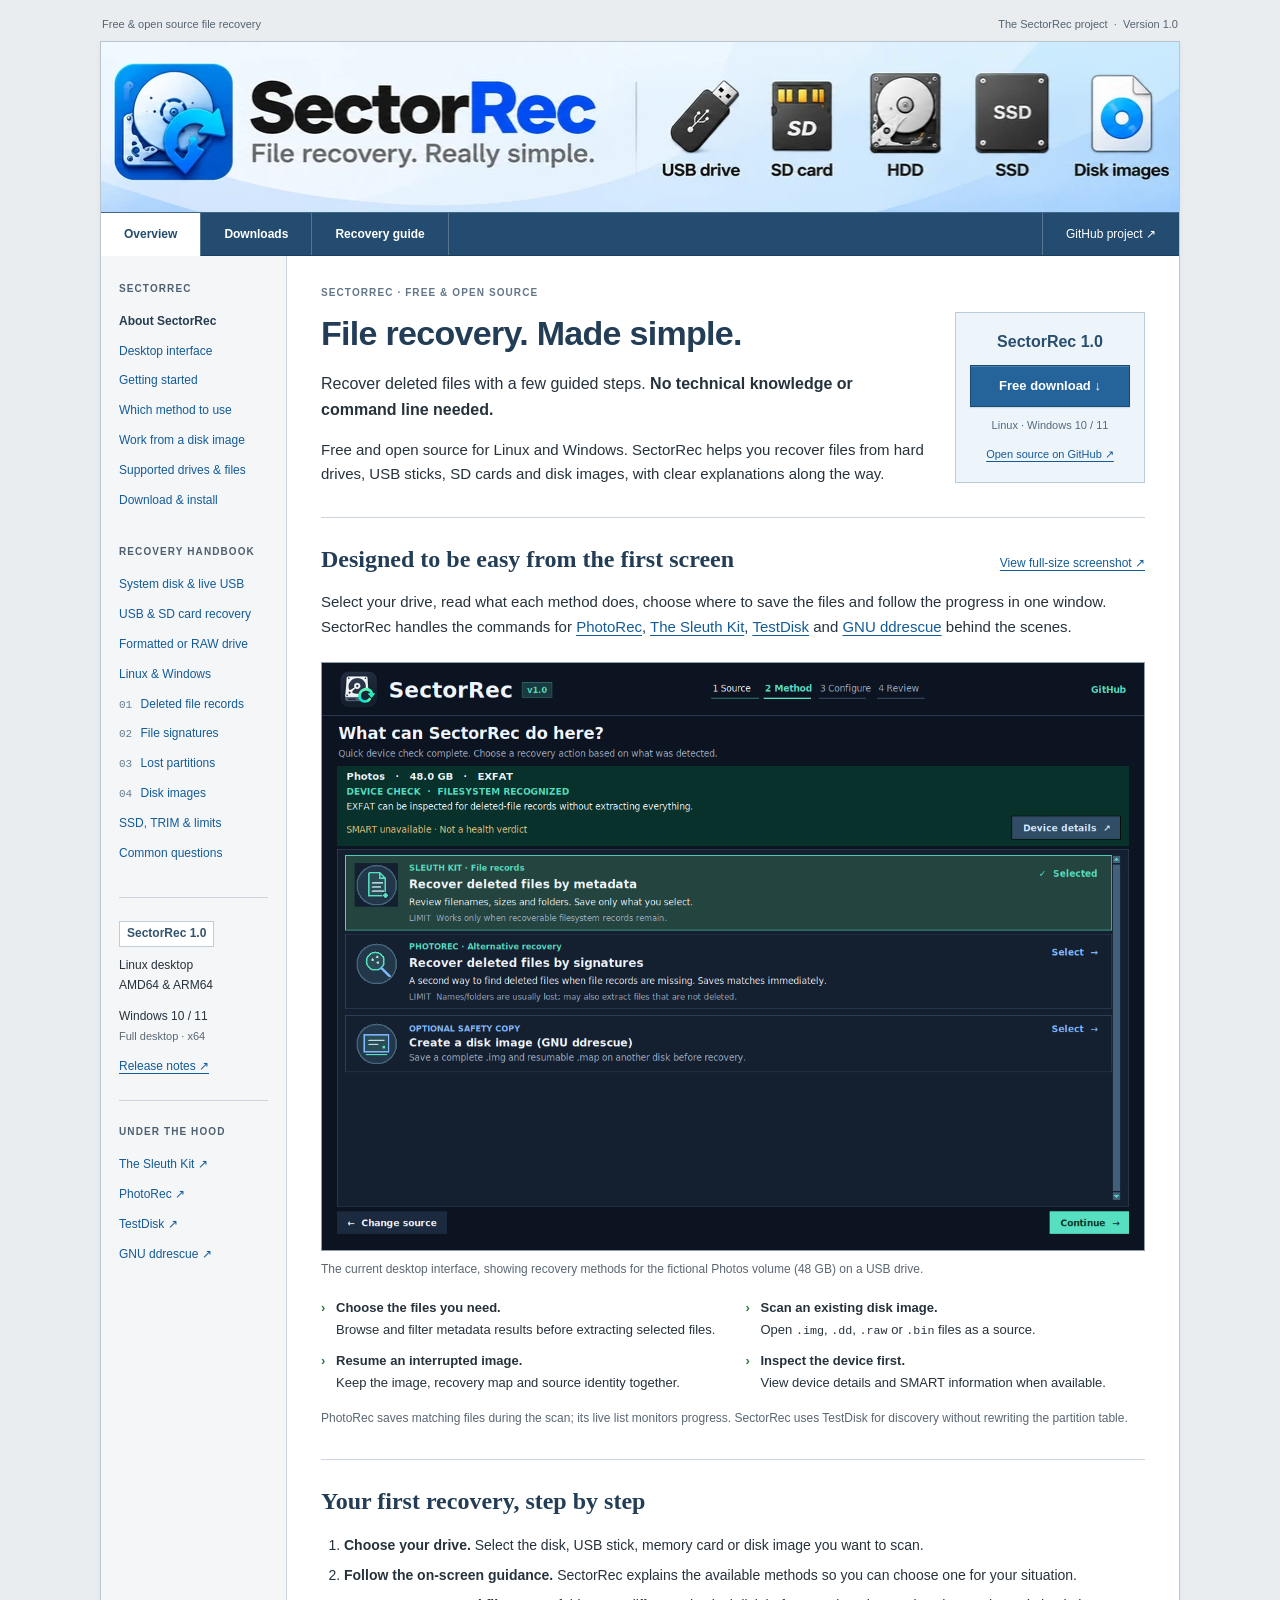
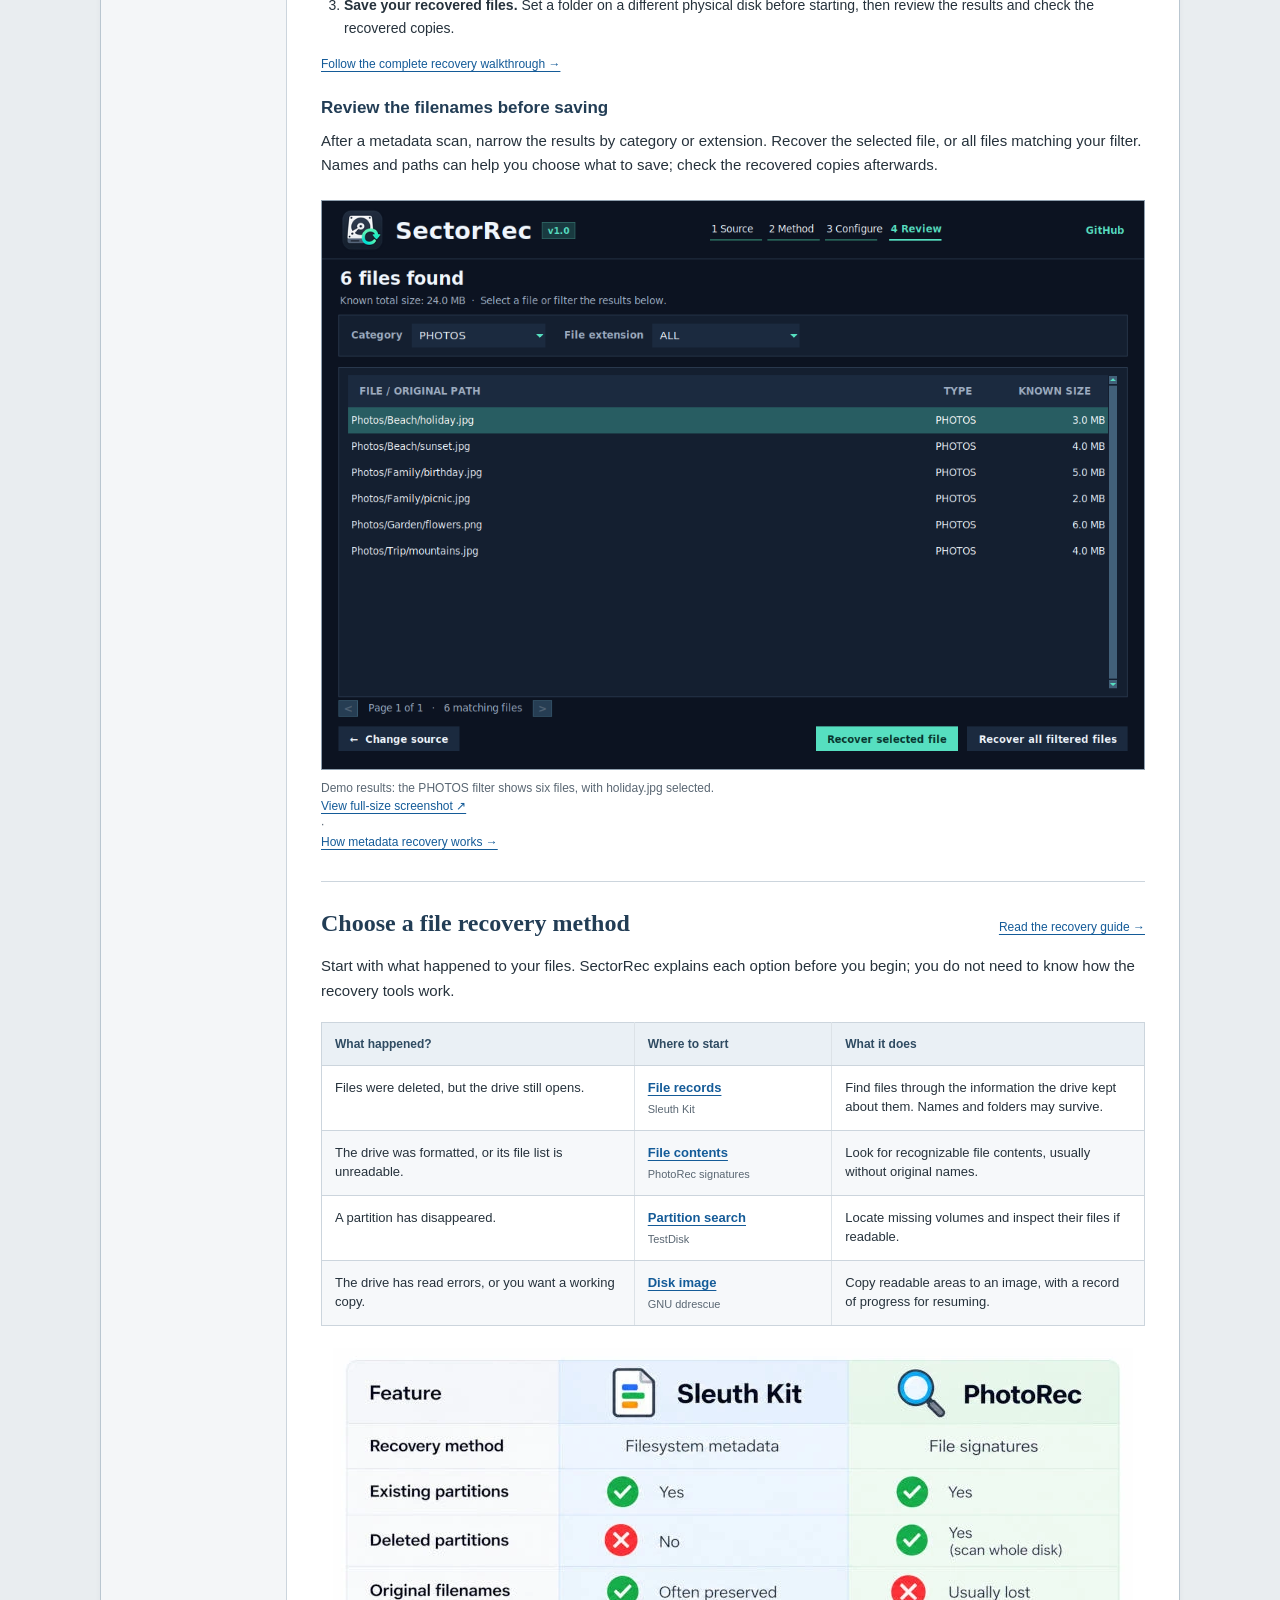
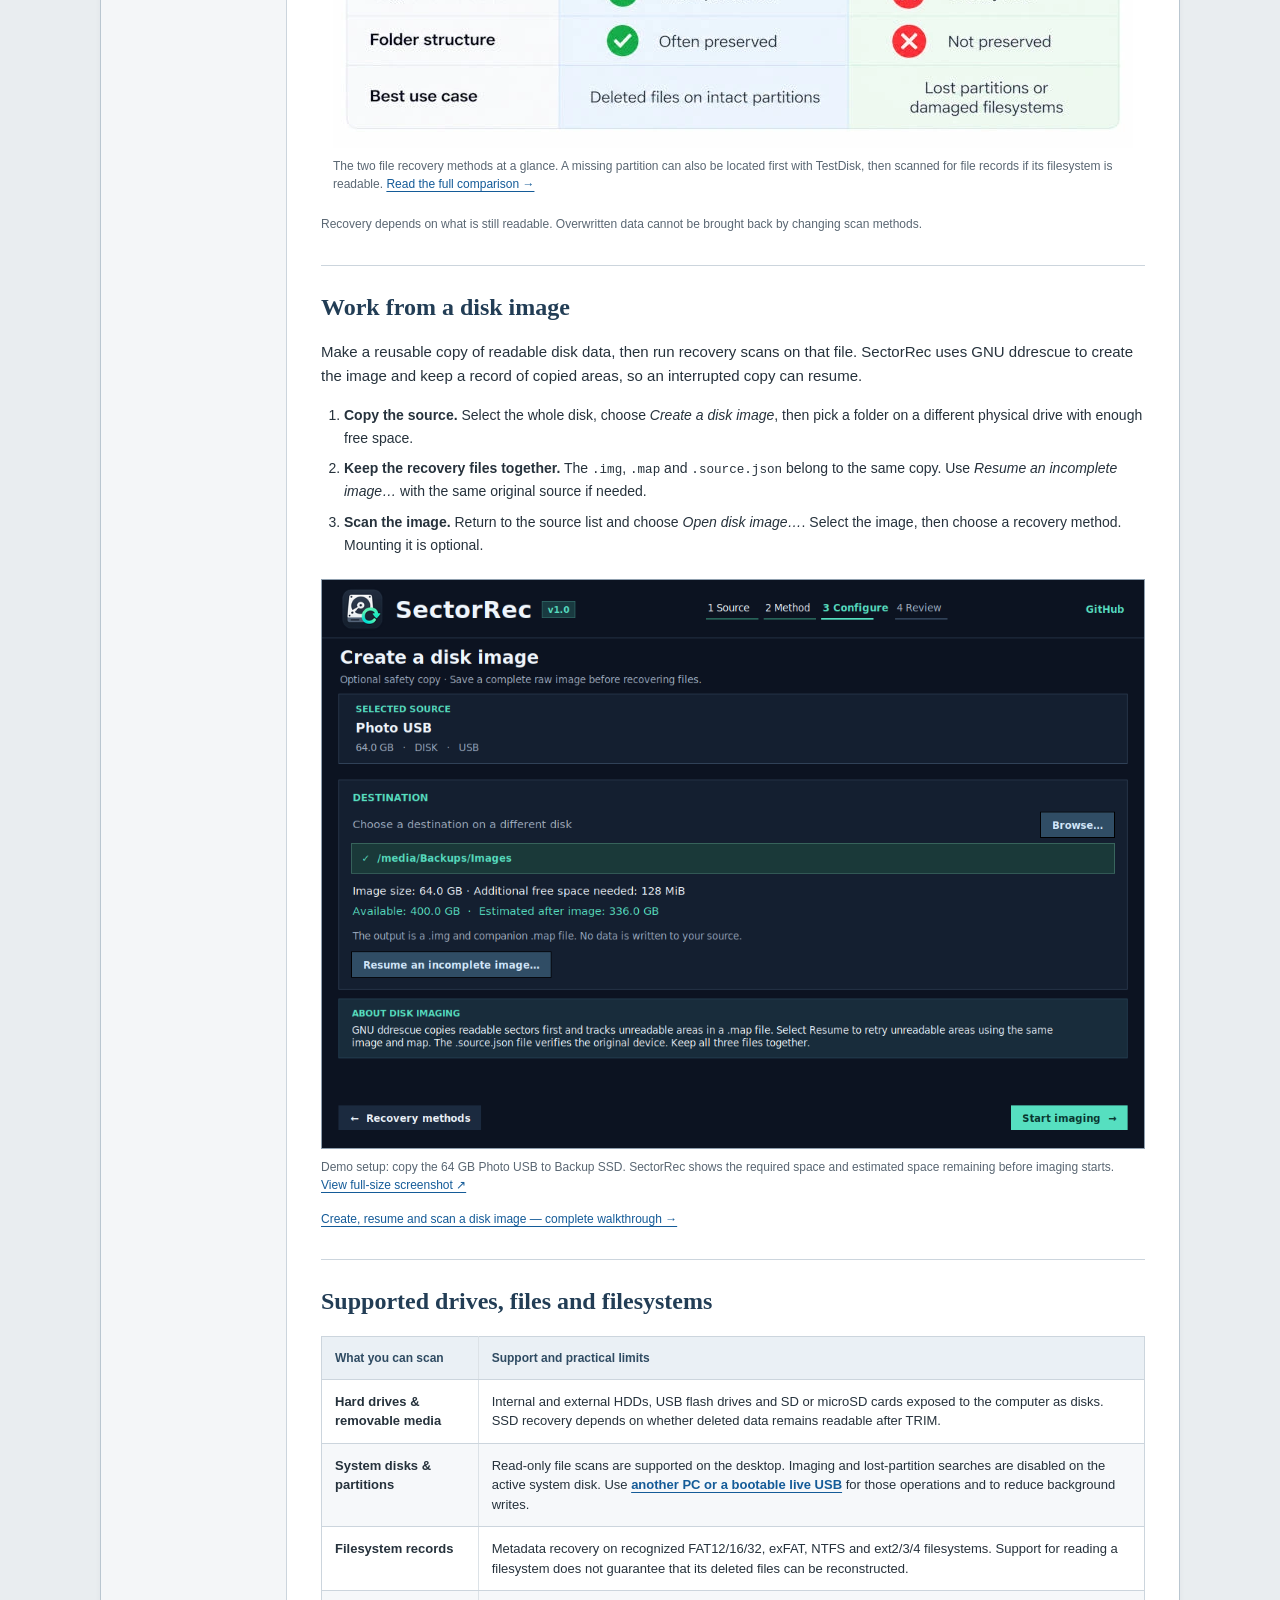
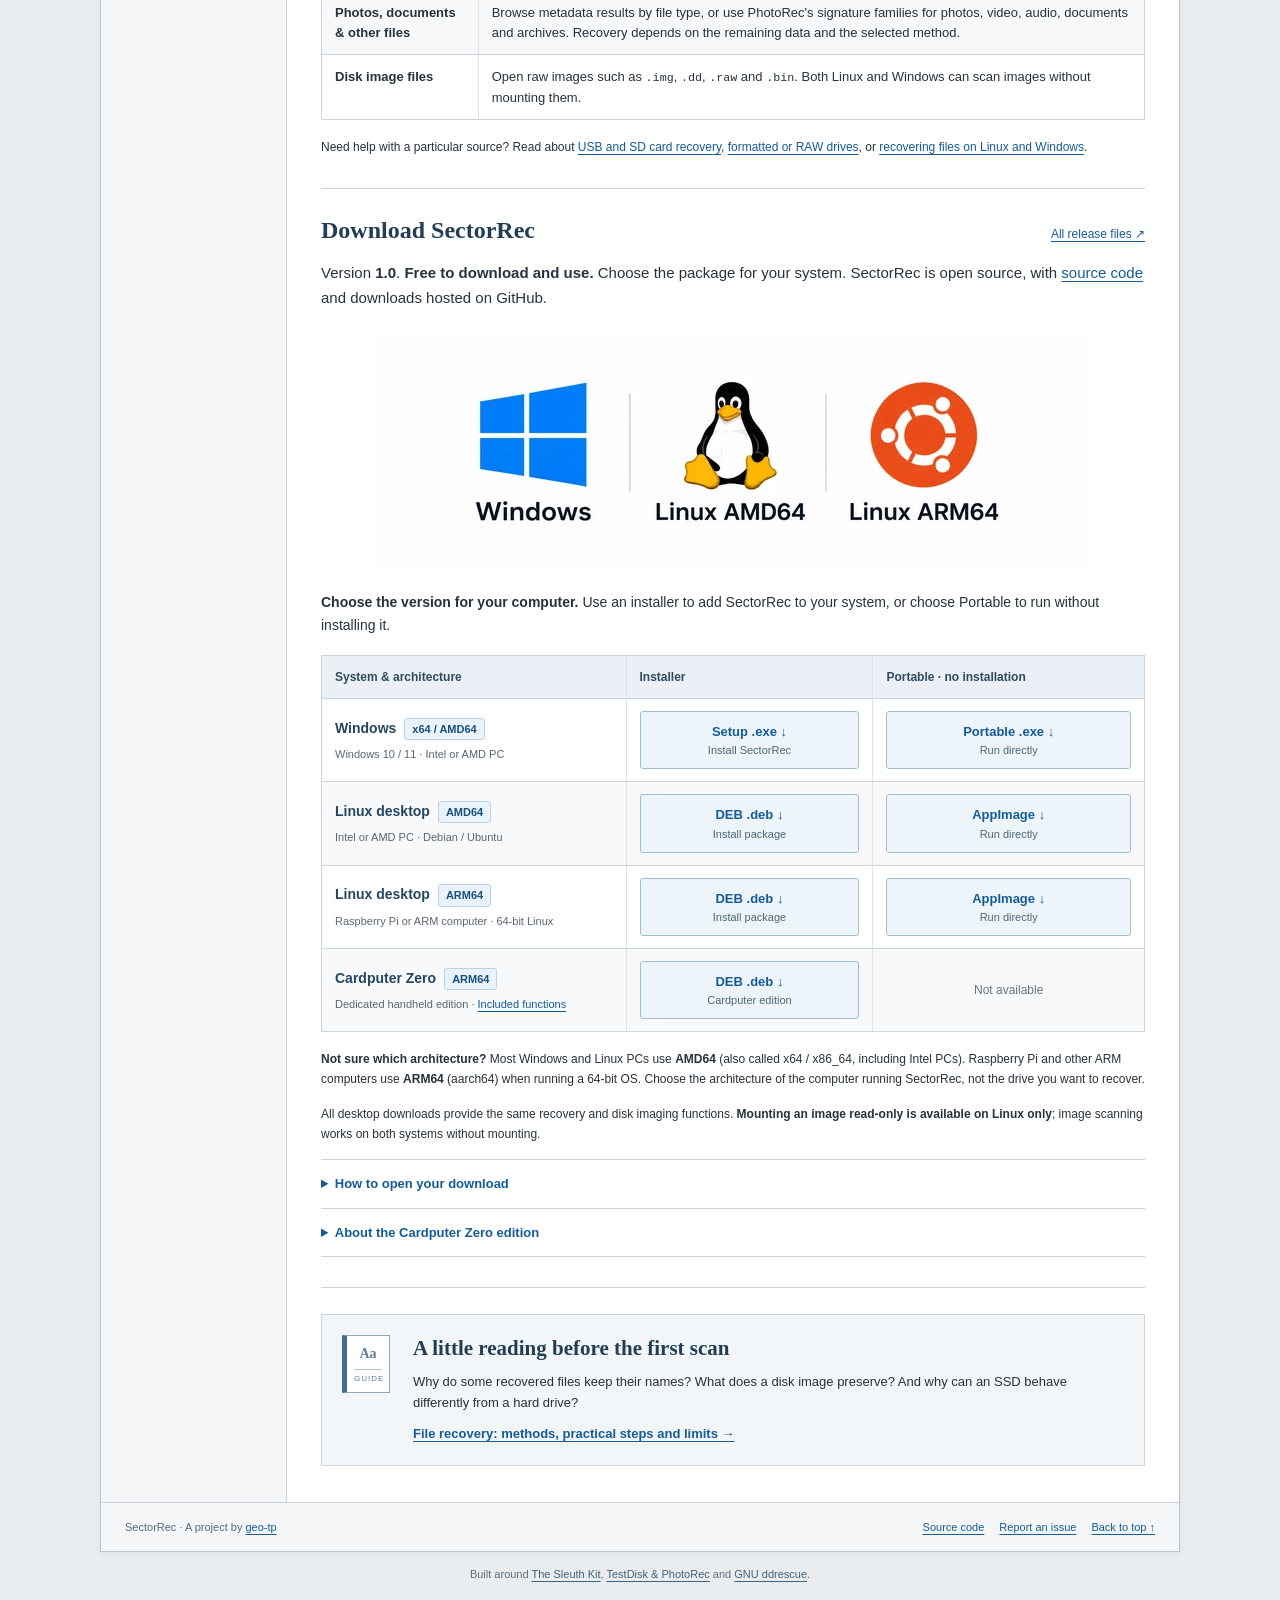
==== index.html @ f5654912 "Initial SectorRec website" ====
<!doctype html>
<html lang="en">
<head>
  <meta charset="utf-8">
  <meta name="viewport" content="width=device-width, initial-scale=1">
  <title>SectorRec — Easy, Free File Recovery for Linux &amp; Windows</title>
  <meta name="description" content="Easy, free and open source file recovery software for Linux and Windows. Recover deleted files with guided steps. No technical knowledge or commands needed.">
  <meta name="robots" content="max-image-preview:large">
  <meta name="theme-color" content="#234c70">
  <link rel="canonical" href="https://geo-tp.github.io/SectorRec/">
  <meta property="og:type" content="website">
  <meta property="og:site_name" content="SectorRec">
  <meta property="og:locale" content="en_US">
  <meta property="og:title" content="SectorRec — File recovery, made simple">
  <meta property="og:description" content="Recover deleted files with a few guided steps. No technical knowledge or command line needed. Free and open source for Linux and Windows.">
  <meta property="og:url" content="https://geo-tp.github.io/SectorRec/">
  <meta property="og:image" content="https://geo-tp.github.io/SectorRec/assets/sectorrec-social.jpg">
  <meta property="og:image:width" content="1280">
  <meta property="og:image:height" content="640">
  <meta property="og:image:alt" content="SectorRec: file recovery for USB drives, SD cards, hard drives, SSDs and disk images">
  <meta name="twitter:card" content="summary_large_image">
  <link rel="icon" type="image/png" href="assets/favicon.png">
  <link rel="stylesheet" href="assets/style.css">
  <script type="application/ld+json">
  {
    "@context": "https://schema.org",
    "@type": "SoftwareApplication",
    "name": "SectorRec",
    "url": "https://geo-tp.github.io/SectorRec/",
    "description": "Easy, free and open source file recovery software for Linux and Windows. A guided desktop interface with no technical knowledge or command line needed.",
    "applicationCategory": "UtilitiesApplication",
    "operatingSystem": "Linux; Windows 10/11 x64",
    "softwareVersion": "1.0",
    "isAccessibleForFree": true,
    "offers": {
      "@type": "Offer",
      "price": 0,
      "url": "https://github.com/geo-tp/SectorRec/releases/latest"
    },
    "downloadUrl": "https://github.com/geo-tp/SectorRec/releases/latest",
    "image": "https://geo-tp.github.io/SectorRec/assets/sectorrec-social.jpg",
    "screenshot": "https://geo-tp.github.io/SectorRec/assets/desktop-methods.webp"
  }
  </script>
</head>
<body id="top">
  <a class="skip-link" href="#main">Skip to content</a>
  <div class="utility">
    <span>Free &amp; open source file recovery</span>
    <span><span class="utility-detail">The SectorRec project &nbsp;·&nbsp; </span>Version 1.0</span>
  </div>
  <div class="site">
    <header>
      <div class="masthead">
        <a href="./" aria-label="SectorRec home"><img src="assets/banner-devices-1080.webp" srcset="assets/banner-devices-640.webp 640w, assets/banner-devices-1080.webp 1080w, assets/banner-devices-2126.webp 2126w" sizes="(max-width: 620px) 100vw, (max-width: 1100px) calc(100vw - 30px), 1078px" width="2126" height="335" alt="SectorRec — File recovery. Really simple. USB drive, SD card, HDD, SSD and disk images." fetchpriority="high"></a>
      </div>
      <nav class="top-nav" aria-label="Main navigation">
        <a href="./" aria-current="page">Overview</a>
        <a href="#downloads">Downloads</a>
        <a href="recovery-guide.html">Recovery guide</a>
        <a class="project-link" href="https://github.com/geo-tp/SectorRec">GitHub project ↗</a>
      </nav>
    </header>

    <div class="layout">
      <aside class="sidebar" aria-label="Project and recovery links">
        <div class="side-group">
          <p class="side-heading">SectorRec</p>
          <nav aria-label="On this page"><ul class="side-nav">
            <li><a href="./" aria-current="page">About SectorRec</a></li>
            <li><a href="#interface">Desktop interface</a></li>
            <li><a href="#quick-start">Getting started</a></li>
            <li><a href="#which-method">Which method to use</a></li>
            <li><a href="#disk-image-workflow">Work from a disk image</a></li>
            <li><a href="#compatibility">Supported drives &amp; files</a></li>
            <li><a href="#downloads">Download &amp; install</a></li>
          </ul></nav>
        </div>
        <div class="side-group">
          <p class="side-heading">Recovery handbook</p>
          <nav aria-label="Recovery topics"><ul class="side-nav">
            <li><a href="recovery-guide.html#system-drive">System disk &amp; live USB</a></li>
            <li><a href="recovery-guide.html#usb-sd-cards">USB &amp; SD card recovery</a></li>
            <li><a href="recovery-guide.html#formatted-drive">Formatted or RAW drive</a></li>
            <li><a href="recovery-guide.html#linux-windows">Linux &amp; Windows</a></li>
            <li><a href="recovery-guide.html#metadata"><span class="number">01</span> Deleted file records</a></li>
            <li><a href="recovery-guide.html#signatures"><span class="number">02</span> File signatures</a></li>
            <li><a href="recovery-guide.html#partitions"><span class="number">03</span> Lost partitions</a></li>
            <li><a href="recovery-guide.html#disk-images"><span class="number">04</span> Disk images</a></li>
            <li><a href="recovery-guide.html#limits">SSD, TRIM &amp; limits</a></li>
            <li><a href="recovery-guide.html#questions">Common questions</a></li>
          </ul></nav>
        </div>
        <div class="side-extra">
          <hr>
          <span class="release-label">SectorRec 1.0</span>
          <p>Linux desktop<br>AMD64 &amp; ARM64</p>
          <p>Windows 10 / 11<br><span class="side-caption">Full desktop · x64</span></p>
          <a href="https://github.com/geo-tp/SectorRec/releases/latest">Release notes ↗</a>
          <hr>
          <p class="side-heading">Under the hood</p>
          <ul class="side-nav">
            <li><a href="https://www.sleuthkit.org/">The Sleuth Kit ↗</a></li>
            <li><a href="https://www.cgsecurity.org/wiki/PhotoRec">PhotoRec ↗</a></li>
            <li><a href="https://www.cgsecurity.org/wiki/TestDisk">TestDisk ↗</a></li>
            <li><a href="https://www.gnu.org/software/ddrescue/">GNU ddrescue ↗</a></li>
          </ul>
        </div>
      </aside>

      <main class="content" id="main">
        <p class="eyebrow">SectorRec · Free &amp; open source</p>
        <div class="intro">
          <div>
            <h1 class="overview-title">File recovery. Made simple.</h1>
            <p class="lead">Recover deleted files with a few guided steps. <strong>No technical knowledge or command line needed.</strong></p>
            <p>Free and open source for Linux and Windows. SectorRec helps you recover files from hard drives, USB sticks, SD cards and disk images, with clear explanations along the way.</p>
          </div>
          <div class="download-box">
            <p class="version">SectorRec 1.0</p>
            <a class="button" href="#downloads" aria-label="Free download of SectorRec: choose a package">Free download <span aria-hidden="true">↓</span></a>
            <p>Linux · Windows 10 / 11</p>
            <a class="small" href="https://github.com/geo-tp/SectorRec">Open source on GitHub ↗</a>
          </div>
        </div>

        <section class="section" id="interface" aria-labelledby="interface-title">
          <div class="section-heading">
            <h2 id="interface-title">Designed to be easy from the first screen</h2>
            <a href="assets/desktop-methods.webp">View full-size screenshot ↗</a>
          </div>
          <p>Select your drive, read what each method does, choose where to save the files and follow the progress in one window. SectorRec handles the commands for <a href="https://www.cgsecurity.org/wiki/PhotoRec">PhotoRec</a>, <a href="https://www.sleuthkit.org/">The Sleuth Kit</a>, <a href="https://www.cgsecurity.org/wiki/TestDisk">TestDisk</a> and <a href="https://www.gnu.org/software/ddrescue/">GNU ddrescue</a> behind the scenes.</p>
          <figure class="screenshot">
            <a href="assets/desktop-methods.webp" aria-label="Open the SectorRec desktop screenshot at full size"><img src="assets/desktop-methods-800.webp" srcset="assets/desktop-methods-480.webp 480w, assets/desktop-methods-800.webp 800w, assets/desktop-methods.webp 1210w" sizes="(max-width: 620px) calc(100vw - 40px), (max-width: 800px) calc(100vw - 232px), (max-width: 1100px) calc(100vw - 268px), 824px" width="1210" height="865" alt="SectorRec's current method selection screen for the fictional Photos USB volume: metadata recovery, signature recovery and disk imaging." loading="lazy" decoding="async"></a>
            <figcaption>The current desktop interface, showing recovery methods for the fictional Photos volume (48 GB) on a USB drive.</figcaption>
          </figure>
          <ul class="feature-list">
            <li><strong>Choose the files you need.</strong> Browse and filter metadata results before extracting selected files.</li>
            <li><strong>Scan an existing disk image.</strong> Open <code>.img</code>, <code>.dd</code>, <code>.raw</code> or <code>.bin</code> files as a source.</li>
            <li><strong>Resume an interrupted image.</strong> Keep the image, recovery map and source identity together.</li>
            <li><strong>Inspect the device first.</strong> View device details and SMART information when available.</li>
          </ul>
          <p class="small muted" style="margin-top: 16px">PhotoRec saves matching files during the scan; its live list monitors progress. SectorRec uses TestDisk for discovery without rewriting the partition table.</p>
        </section>

        <section class="section" id="quick-start" aria-labelledby="quick-start-title">
          <h2 id="quick-start-title">Your first recovery, step by step</h2>
          <ol class="quick-steps">
            <li><strong>Choose your drive.</strong> Select the disk, USB stick, memory card or disk image you want to scan.</li>
            <li><strong>Follow the on-screen guidance.</strong> SectorRec explains the available methods so you can choose one for your situation.</li>
            <li><strong>Save your recovered files.</strong> Set a folder on a different physical disk before starting, then review the results and check the recovered copies.</li>
          </ol>
          <p class="small"><a href="recovery-guide.html#recovery-steps">Follow the complete recovery walkthrough →</a></p>
          <h3>Review the filenames before saving</h3>
          <p>After a metadata scan, narrow the results by category or extension. Recover the selected file, or all files matching your filter. Names and paths can help you choose what to save; check the recovered copies afterwards.</p>
          <figure class="screenshot">
            <a href="assets/desktop-results.webp" aria-label="Open the metadata results screenshot at full size"><img src="assets/desktop-results-800.webp" srcset="assets/desktop-results-480.webp 480w, assets/desktop-results-800.webp 800w, assets/desktop-results.webp 1100w" sizes="(max-width: 620px) calc(100vw - 40px), (max-width: 800px) calc(100vw - 232px), (max-width: 1100px) calc(100vw - 268px), 824px" width="1100" height="760" alt="SectorRec metadata results with the PHOTOS filter: six fictional photos with original paths and sizes, and buttons to recover one selected file or all filtered files." loading="lazy" decoding="async"></a>
            <figcaption>Demo results: the PHOTOS filter shows six files, with holiday.jpg selected. <a href="assets/desktop-results.webp">View full-size screenshot ↗</a> · <a href="recovery-guide.html#metadata">How metadata recovery works →</a></figcaption>
          </figure>
        </section>

        <section class="section" id="which-method" aria-labelledby="method-title">
          <div class="section-heading">
            <h2 id="method-title">Choose a file recovery method</h2>
            <a href="recovery-guide.html">Read the recovery guide →</a>
          </div>
          <p>Start with what happened to your files. SectorRec explains each option before you begin; you do not need to know how the recovery tools work.</p>
          <p class="table-hint">Scroll the table sideways for more details →</p>
          <div class="table-scroll" role="region" aria-label="Recovery methods by situation; scroll horizontally on small screens" tabindex="0">
            <table class="method-table">
              <thead><tr><th scope="col">What happened?</th><th scope="col">Where to start</th><th scope="col">What it does</th></tr></thead>
              <tbody>
                <tr><th scope="row">Files were deleted, but the drive still opens.</th><td><a href="recovery-guide.html#metadata">File records</a><small>Sleuth Kit</small></td><td>Find files through the information the drive kept about them. Names and folders may survive.</td></tr>
                <tr><th scope="row">The drive was formatted, or its file list is unreadable.</th><td><a href="recovery-guide.html#signatures">File contents</a><small>PhotoRec signatures</small></td><td>Look for recognizable file contents, usually without original names.</td></tr>
                <tr><th scope="row">A partition has disappeared.</th><td><a href="recovery-guide.html#partitions">Partition search</a><small>TestDisk</small></td><td>Locate missing volumes and inspect their files if readable.</td></tr>
                <tr><th scope="row">The drive has read errors, or you want a working copy.</th><td><a href="recovery-guide.html#disk-images">Disk image</a><small>GNU ddrescue</small></td><td>Copy readable areas to an image, with a record of progress for resuming.</td></tr>
              </tbody>
            </table>
          </div>
          <figure class="method-comparison">
            <a href="assets/sleuth-kit-vs-photorec.webp" aria-label="Open the Sleuth Kit and PhotoRec comparison at full size"><img src="assets/sleuth-kit-vs-photorec.webp" width="800" height="400" alt="Sleuth Kit uses file records and may preserve names and folders. PhotoRec searches for file signatures, including beyond visible partitions, usually without the original names or folders." loading="lazy" decoding="async"></a>
            <figcaption>The two file recovery methods at a glance. A missing partition can also be located first with TestDisk, then scanned for file records if its filesystem is readable. <a href="recovery-guide.html#comparison">Read the full comparison →</a></figcaption>
          </figure>
          <p class="small muted">Recovery depends on what is still readable. Overwritten data cannot be brought back by changing scan methods.</p>
        </section>

        <section class="section" id="disk-image-workflow" aria-labelledby="disk-image-workflow-title">
          <h2 id="disk-image-workflow-title">Work from a disk image</h2>
          <p>Make a reusable copy of readable disk data, then run recovery scans on that file. SectorRec uses GNU ddrescue to create the image and keep a record of copied areas, so an interrupted copy can resume.</p>
          <ol class="quick-steps">
            <li><strong>Copy the source.</strong> Select the whole disk, choose <em>Create a disk image</em>, then pick a folder on a different physical drive with enough free space.</li>
            <li><strong>Keep the recovery files together.</strong> The <code>.img</code>, <code>.map</code> and <code>.source.json</code> belong to the same copy. Use <em>Resume an incomplete image…</em> with the same original source if needed.</li>
            <li><strong>Scan the image.</strong> Return to the source list and choose <em>Open disk image…</em>. Select the image, then choose a recovery method. Mounting it is optional.</li>
          </ol>
          <figure class="screenshot">
            <a href="assets/desktop-image-setup.webp" aria-label="Open the disk image setup screenshot at full size"><img src="assets/desktop-image-setup-800.webp" srcset="assets/desktop-image-setup-480.webp 480w, assets/desktop-image-setup-800.webp 800w, assets/desktop-image-setup.webp 1100w" sizes="(max-width: 620px) calc(100vw - 40px), (max-width: 800px) calc(100vw - 232px), (max-width: 1100px) calc(100vw - 268px), 824px" width="1100" height="760" alt="SectorRec disk imaging setup for a fictional 64 GB Photo USB, with an Images folder on Backup SSD, 400 GB available and a Resume an incomplete image button." loading="lazy" decoding="async"></a>
            <figcaption>Demo setup: copy the 64 GB Photo USB to Backup SSD. SectorRec shows the required space and estimated space remaining before imaging starts. <a href="assets/desktop-image-setup.webp">View full-size screenshot ↗</a></figcaption>
          </figure>
          <p class="small" style="margin-top: 16px"><a href="recovery-guide.html#disk-images">Create, resume and scan a disk image — complete walkthrough →</a></p>
        </section>

        <section class="section" id="compatibility" aria-labelledby="compatibility-title">
          <h2 id="compatibility-title">Supported drives, files and filesystems</h2>
          <div class="table-scroll" role="region" aria-label="SectorRec recovery sources and supported formats" tabindex="0">
            <table>
              <thead><tr><th scope="col">What you can scan</th><th scope="col">Support and practical limits</th></tr></thead>
              <tbody>
                <tr><th scope="row"><strong>Hard drives &amp; removable media</strong></th><td>Internal and external HDDs, USB flash drives and SD or microSD cards exposed to the computer as disks. SSD recovery depends on whether deleted data remains readable after TRIM.</td></tr>
                <tr><th scope="row"><strong>System disks &amp; partitions</strong></th><td>Read-only file scans are supported on the desktop. Imaging and lost-partition searches are disabled on the active system disk. Use <a href="recovery-guide.html#system-drive">another PC or a bootable live USB</a> for those operations and to reduce background writes.</td></tr>
                <tr><th scope="row"><strong>Filesystem records</strong></th><td>Metadata recovery on recognized FAT12/16/32, exFAT, NTFS and ext2/3/4 filesystems. Support for reading a filesystem does not guarantee that its deleted files can be reconstructed.</td></tr>
                <tr><th scope="row"><strong>Photos, documents &amp; other files</strong></th><td>Browse metadata results by file type, or use PhotoRec's signature families for photos, video, audio, documents and archives. Recovery depends on the remaining data and the selected method.</td></tr>
                <tr><th scope="row"><strong>Disk image files</strong></th><td>Open raw images such as <code>.img</code>, <code>.dd</code>, <code>.raw</code> and <code>.bin</code>. Both Linux and Windows can scan images without mounting them.</td></tr>
              </tbody>
            </table>
          </div>
          <p class="small">Need help with a particular source? Read about <a href="recovery-guide.html#usb-sd-cards">USB and SD card recovery</a>, <a href="recovery-guide.html#formatted-drive">formatted or RAW drives</a>, or <a href="recovery-guide.html#linux-windows">recovering files on Linux and Windows</a>.</p>
        </section>

        <section class="section" id="downloads" aria-labelledby="downloads-title">
          <div class="section-heading">
            <h2 id="downloads-title">Download SectorRec</h2>
            <a href="https://github.com/geo-tp/SectorRec/releases/latest">All release files ↗</a>
          </div>
          <p>Version <strong>1.0</strong>. <strong>Free to download and use.</strong> Choose the package for your system. SectorRec is open source, with <a href="https://github.com/geo-tp/SectorRec">source code</a> and downloads hosted on GitHub.</p>
          <img class="platform-banner" src="assets/platforms-720.webp" srcset="assets/platforms-480.webp 480w, assets/platforms-720.webp 720w, assets/platforms-1440.webp 1440w" sizes="(max-width: 620px) calc(100vw - 40px), (max-width: 800px) calc(100vw - 232px), (max-width: 988px) calc(100vw - 268px), 720px" width="1440" height="480" alt="SectorRec for Windows, Linux AMD64 and Linux ARM64." loading="lazy" decoding="async">
          <p class="download-help"><strong>Choose the version for your computer.</strong> Use an installer to add SectorRec to your system, or choose Portable to run without installing it.</p>
          <div class="table-scroll" role="region" aria-label="SectorRec downloads by operating system, architecture and package type">
            <table class="download-table">
              <thead><tr><th scope="col">System &amp; architecture</th><th scope="col">Installer</th><th scope="col">Portable · no installation</th></tr></thead>
              <tbody>
                <tr>
                  <th scope="row" class="download-system"><strong>Windows</strong><span class="architecture-badge">x64 / AMD64</span><small>Windows 10 / 11 · Intel or AMD PC</small></th>
                  <td class="download-install"><a class="download-link" href="https://github.com/geo-tp/SectorRec/releases/latest/download/SectorRec-1.0-Windows-x64-Setup.exe" aria-label="Download Windows x64 setup installer EXE"><strong>Setup .exe <span aria-hidden="true">↓</span></strong><small>Install SectorRec</small></a></td>
                  <td class="download-portable"><a class="download-link" href="https://github.com/geo-tp/SectorRec/releases/latest/download/SectorRec.exe" aria-label="Download Windows x64 portable EXE"><strong>Portable .exe <span aria-hidden="true">↓</span></strong><small>Run directly</small></a></td>
                </tr>
                <tr>
                  <th scope="row" class="download-system"><strong>Linux desktop</strong><span class="architecture-badge">AMD64</span><small>Intel or AMD PC · Debian / Ubuntu</small></th>
                  <td class="download-install"><a class="download-link" href="https://github.com/geo-tp/SectorRec/releases/latest/download/SectorRec-1.0-Linux-amd64.deb" aria-label="Download Linux AMD64 installer DEB"><strong>DEB .deb <span aria-hidden="true">↓</span></strong><small>Install package</small></a></td>
                  <td class="download-portable" id="appimage-download"><a class="download-link" href="https://github.com/geo-tp/SectorRec/releases/latest/download/SectorRec_1.0_x86_64.AppImage" aria-label="Download Linux AMD64 portable AppImage"><strong>AppImage <span aria-hidden="true">↓</span></strong><small>Run directly</small></a></td>
                </tr>
                <tr>
                  <th scope="row" class="download-system"><strong>Linux desktop</strong><span class="architecture-badge">ARM64</span><small>Raspberry Pi or ARM computer · 64-bit Linux</small></th>
                  <td class="download-install"><a class="download-link" href="https://github.com/geo-tp/SectorRec/releases/latest/download/SectorRec-1.0-Linux-arm64.deb" aria-label="Download Linux ARM64 installer DEB"><strong>DEB .deb <span aria-hidden="true">↓</span></strong><small>Install package</small></a></td>
                  <td class="download-portable"><a class="download-link" href="https://github.com/geo-tp/SectorRec/releases/latest/download/SectorRec_1.0_aarch64.AppImage" aria-label="Download Linux ARM64 portable AppImage"><strong>AppImage <span aria-hidden="true">↓</span></strong><small>Run directly</small></a></td>
                </tr>
                <tr>
                  <th scope="row" class="download-system"><strong>Cardputer Zero</strong><span class="architecture-badge">ARM64</span><small>Dedicated handheld edition · <a href="#cardputer-edition">Included functions</a></small></th>
                  <td class="download-install"><a class="download-link" href="https://github.com/geo-tp/SectorRec/releases/latest/download/SectorRec-1.0-Cardputer-Zero-arm64.deb" aria-label="Download Cardputer Zero ARM64 installer DEB"><strong>DEB .deb <span aria-hidden="true">↓</span></strong><small>Cardputer edition</small></a></td>
                  <td class="download-portable"><span class="download-unavailable">Not available</span></td>
                </tr>
              </tbody>
            </table>
          </div>
          <p class="small"><strong>Not sure which architecture?</strong> Most Windows and Linux PCs use <strong>AMD64</strong> (also called x64 / x86_64, including Intel PCs). Raspberry Pi and other ARM computers use <strong>ARM64</strong> (aarch64) when running a 64-bit OS. Choose the architecture of the computer running SectorRec, not the drive you want to recover.</p>
          <p class="small">All desktop downloads provide the same recovery and disk imaging functions. <strong>Mounting an image read-only is available on Linux only</strong>; image scanning works on both systems without mounting.</p>
          <details>
            <summary>How to open your download</summary>
            <p><strong>Windows Setup:</strong> open the file ending in <code>-Setup.exe</code>, follow the installer, then launch SectorRec from the Start menu. <strong>Windows Portable:</strong> open <code>SectorRec.exe</code> directly. Both versions request administrator permission when a physical-disk operation needs it.</p>
            <p><strong>Linux DEB:</strong> open the <code>.deb</code> with your software installer. It installs SectorRec and its required recovery tools; downloading dependencies may need an internet connection.</p>
            <p><strong>Linux AppImage:</strong> in the file's properties, allow it to run as a program, then open it. It provides the full recovery workflow for physical drives and disk images.</p>
          </details>
          <details>
            <summary>About the Cardputer Zero edition</summary>
            <p id="cardputer-edition">A lightweight ARM64 edition for the Cardputer Zero's screen and keyboard, with metadata recovery and partition discovery. PhotoRec, disk imaging and active system-disk recovery are desktop features. The Cardputer package and the ARM64 desktop DEB are alternative editions.</p>
          </details>
        </section>

        <section class="section" aria-labelledby="guide-title">
          <div class="handbook-promo">
            <div class="book-symbol" aria-hidden="true">Aa<span>GUIDE</span></div>
            <div>
              <h2 id="guide-title">A little reading before the first scan</h2>
              <p>Why do some recovered files keep their names? What does a disk image preserve? And why can an SSD behave differently from a hard drive?</p>
              <p><a href="recovery-guide.html"><strong>File recovery: methods, practical steps and limits →</strong></a></p>
            </div>
          </div>
        </section>
      </main>
    </div>
    <footer class="site-footer">
      <p>SectorRec · A project by <a href="https://github.com/geo-tp">geo-tp</a></p>
      <p><a href="https://github.com/geo-tp/SectorRec">Source code</a><a href="https://github.com/geo-tp/SectorRec/issues">Report an issue</a><a href="#top">Back to top ↑</a></p>
    </footer>
  </div>
  <p class="colophon">Built around <a href="https://www.sleuthkit.org/">The Sleuth Kit</a>, <a href="https://www.cgsecurity.org/">TestDisk &amp; PhotoRec</a> and <a href="https://www.gnu.org/software/ddrescue/">GNU ddrescue</a>.</p>
</body>
</html>
---- assets/style.css ----
:root {
  color-scheme: light;
  --ink: #26323c;
  --muted: #5a6773;
  --blue: #145b98;
  --navy: #234c70;
  --line: #ccd5dd;
  --pale: #f2f5f8;
}

* { box-sizing: border-box; }
html { scroll-padding-top: 24px; }
body {
  margin: 0;
  color: var(--ink);
  background: #e9edf0;
  font: 15px/1.65 Arial, Helvetica, sans-serif;
}
a { color: var(--blue); text-underline-offset: 3px; }
a:hover { color: #06365d; text-decoration-thickness: 2px; }
a:focus-visible, summary:focus-visible, [tabindex]:focus-visible {
  outline: 3px solid #a45c00;
  outline-offset: 4px;
}
img { max-width: 100%; height: auto; vertical-align: middle; }
p { margin: 0 0 15px; }
strong { font-weight: 700; }
h1, h2, h3 { color: #223d55; line-height: 1.25; }
h1 { margin: 0 0 17px; font-size: 30px; letter-spacing: -.7px; }
h2 { margin: 0 0 17px; font: bold 24px/1.3 Georgia, 'Times New Roman', serif; }
h3 { margin: 23px 0 10px; font-size: 17px; }
ul, ol { padding-left: 23px; }
li + li { margin-top: 7px; }
figure { margin: 20px 0; }
figcaption { margin-top: 9px; font-size: 12px; line-height: 1.5; color: var(--muted); }
code { font: .9em/1.5 'Courier New', monospace; overflow-wrap: anywhere; }
small, .small { font-size: 12px; }
.muted { color: var(--muted); }
.nowrap { white-space: nowrap; }
.skip-link {
  position: absolute;
  top: -100px;
  left: 16px;
  z-index: 5;
  background: white;
  padding: 10px 18px;
}
.skip-link:focus { top: 8px; }
.utility {
  max-width: 1080px;
  margin: 15px auto 8px;
  padding: 0 2px;
  display: flex;
  justify-content: space-between;
  gap: 10px;
  font-size: 11px;
  color: #556371;
}
.site {
  max-width: 1080px;
  margin: 0 auto;
  border: 1px solid #b9c6d0;
  background: #fff;
  box-shadow: 0 2px 6px #2030400b;
}
.masthead { background: #edf6fc; line-height: 0; }
.masthead a { display: block; width: 100%; }
.masthead img { display: block; width: 100%; height: auto; }
.top-nav {
  display: flex;
  flex-wrap: wrap;
  gap: 0;
  background: var(--navy);
  border-top: 1px solid #426886;
  border-bottom: 1px solid #183f60;
  font: bold 12px/1.5 Verdana, sans-serif;
}
.top-nav a { padding: 12px 23px; color: #fff; text-decoration: none; border-right: 1px solid #557590; }
.top-nav a:hover { background: #315e83; text-decoration: underline; }
.top-nav [aria-current='page'] { background: #fff; color: #234c70; margin-bottom: -1px; }
.top-nav .project-link { margin-left: auto; border-right: 0; border-left: 1px solid #557590; font-weight: normal; }
.layout { display: grid; grid-template-columns: 186px minmax(0, 1fr); }
.sidebar { padding: 25px 18px; background: #f4f6f8; border-right: 1px solid var(--line); font-size: 12px; }
.side-group { margin-bottom: 29px; }
.side-heading { margin: 0 0 10px; color: #4e6070; font: bold 10px/1.5 Verdana, sans-serif; letter-spacing: 1.1px; text-transform: uppercase; }
.side-nav { list-style: none; padding: 0; margin: 0; }
.side-nav li { margin: 0; }
.side-nav a { display: block; padding: 5px 0; text-decoration: none; }
.side-nav a:hover { text-decoration: underline; }
.side-nav a[aria-current='page'] { color: #263d50; font-weight: bold; }
.side-nav .number { color: #667e90; font: 11px 'Courier New', monospace; margin-right: 5px; }
.sidebar hr { margin: 23px 0; border: 0; border-top: 1px solid var(--line); }
.sidebar p { margin-bottom: 11px; }
.release-label { display: inline-block; padding: 2px 7px; margin-bottom: 9px; border: 1px solid #bdcdd9; background: white; font-weight: bold; color: #34556d; }
.side-caption { font-size: 11px; color: var(--muted); line-height: 1.6; }
.content { min-width: 0; padding: 29px 34px 36px; }
.eyebrow { margin: 0 0 11px; font: bold 10px/1.6 Verdana, sans-serif; letter-spacing: 1.1px; color: #627687; text-transform: uppercase; }
.overview-title { font-size: 34px; }
.intro { display: grid; grid-template-columns: minmax(0, 1fr) 190px; gap: 26px; align-items: start; }
.intro p { font-size: 15px; }
.intro .lead { margin-bottom: 15px; font-size: 16px; line-height: 1.6; }
.intro > div > p:last-child { margin-bottom: 0; }
.download-box { padding: 16px 14px; background: #edf4fa; border: 1px solid #b9ccdc; text-align: center; }
.download-box .version { margin: 0 0 10px; font-size: 16px; font-weight: bold; color: #294f70; }
.download-box p { margin: 9px 0 0; font-size: 11px; color: #546b7e; }
.button { display: inline-block; padding: 9px 17px; border: 1px solid #174b76; background: #24649a; box-shadow: inset 0 1px #ffffff30, 0 1px 1px #20304020; color: white; font-size: 13px; font-weight: bold; text-decoration: none; }
.button:hover { background: #174e7b; color: white; text-decoration: underline; }
.download-box .button { display: block; }
.download-box .small { display: inline-block; margin-top: 11px; font-size: 11px; }
.notice { margin: 24px 0 29px; padding: 12px 16px; border: 1px solid #dfd4ac; border-left: 3px solid #ad8a36; background: #fffcf2; font-size: 13px; line-height: 1.6; }
.notice p:last-child { margin-bottom: 0; }
.section { margin-top: 30px; padding-top: 26px; border-top: 1px solid var(--line); }
.section-heading { display: flex; flex-wrap: wrap; align-items: baseline; justify-content: space-between; gap: 8px; margin-bottom: 15px; }
.section-heading h2 { margin: 0; }
.section-heading a { font-size: 12px; }
.table-scroll { overflow-x: auto; margin: 18px 0; }
table { width: 100%; border-collapse: collapse; border: 1px solid var(--line); font-size: 13px; line-height: 1.5; text-align: left; }
caption { text-align: left; font-size: 12px; margin-bottom: 8px; color: var(--muted); }
th, td { padding: 12px 13px; border-bottom: 1px solid var(--line); vertical-align: top; }
th + th, th + td, td + td { border-left: 1px solid #dce2e7; }
thead th { background: #eaf0f5; color: #2f4b62; font-size: 12px; }
tbody th { font-weight: normal; }
tbody tr:nth-child(even) { background: #f6f8fa; }
td small, th small { display: block; margin-top: 4px; color: var(--muted); font-size: 11px; font-weight: normal; }
td a { font-weight: bold; }
.method-table th:first-child { width: 38%; }
.method-table td:nth-child(2) { width: 24%; }
.screenshot { margin: 22px 0 0; }
.screenshot a { display: block; }
.screenshot img { display: block; width: 100%; border: 1px solid #8f9fae; }
.feature-list { display: grid; grid-template-columns: 1fr 1fr; gap: 10px 25px; padding: 0; margin: 19px 0 0; list-style: none; font-size: 13px; }
.feature-list li { position: relative; padding-left: 15px; margin: 0; }
.feature-list li::before { content: '›'; position: absolute; left: 0; color: #287745; font-weight: bold; }
.feature-list strong { display: block; }
.quick-steps { font-size: 14px; }
.method-comparison { max-width: 800px; margin: 22px auto; }
.method-comparison img { display: block; width: 100%; }
.platform-banner { display: block; width: 100%; max-width: 720px; margin: 20px auto; }
.download-help { font-size: 14px; }
/* Downloads: show each architecture alongside both install and portable formats. */
.download-table { table-layout: fixed; }
.download-table th:first-child { width: 37%; }
.download-table th:nth-child(2) { width: 30%; }
.download-table th:nth-child(3) { width: 33%; }
.download-table tbody th, .download-table tbody td { vertical-align: middle; }
.download-table tbody tr:nth-child(even) { background: #f7f9fb; }
.download-table .download-system > strong { display: inline-block; margin-right: 8px; font-size: 14px; color: #24465f; }
.download-table .download-system small { margin-top: 6px; line-height: 1.5; }
.architecture-badge { display: inline-block; padding: 2px 7px; border: 1px solid #bbd3e4; border-radius: 3px; background: #eaf3fb; color: #17517b; font: bold 11px/1.5 Arial, sans-serif; white-space: nowrap; }
.download-table .download-link { display: block; width: 100%; padding: 10px 11px; border: 1px solid #9fbed6; border-radius: 3px; background: #edf5fb; color: #145b98; text-decoration: none; text-align: center; line-height: 1.35; }
.download-table .download-link > strong { display: block; font-size: 13px; line-height: 1.5; white-space: nowrap; }
.download-table .download-link small { display: block; margin-top: 2px; font-size: 11px; color: #4e6678; font-weight: normal; }
.download-table .download-link:hover { border-color: #6e9dbf; background: #dfedf8; text-decoration: none; }
.download-table .download-link:hover > strong { text-decoration: underline; }
.download-table .download-unavailable { display: block; text-align: center; color: #697781; font-size: 12px; }
.tag { display: inline-block; margin-left: 6px; padding: 1px 5px; border: 1px solid #d8c494; background: #fff8e8; color: #725716; font: 10px/1.6 Arial, sans-serif; vertical-align: 1px; }
details { border-top: 1px solid var(--line); padding: 13px 0; }
details:last-child { border-bottom: 1px solid var(--line); }
summary { cursor: pointer; color: var(--blue); font-weight: bold; font-size: 13px; }
summary:hover { text-decoration: underline; }
details[open] summary { margin-bottom: 14px; }
details p { font-size: 13px; }
details p:last-child { margin-bottom: 0; }
.other-builds { font-size: 13px; }
.other-builds li { margin-top: 12px; }
.handbook-promo { display: grid; grid-template-columns: 53px minmax(0, 1fr); gap: 18px; padding: 20px; background: #f3f6f8; border: 1px solid var(--line); }
.handbook-promo h2 { font-size: 21px; margin-bottom: 8px; }
.handbook-promo p { font-size: 13px; margin-bottom: 10px; }
.handbook-promo p:last-child { margin-bottom: 0; }
.book-symbol { width: 48px; height: 58px; padding: 10px 7px; border: 1px solid #90a7b9; border-left: 5px solid #426f91; background: #fff; color: #5d7e98; text-align: center; font: bold 14px/1.2 Georgia, serif; }
.book-symbol span { display: block; border-top: 1px solid #afc2d0; margin-top: 6px; padding-top: 4px; font: 8px Arial, sans-serif; letter-spacing: 1px; }
.site-footer { display: flex; justify-content: space-between; flex-wrap: wrap; gap: 10px 24px; padding: 15px 24px; border-top: 1px solid var(--line); background: #f4f6f8; font-size: 11px; color: #566b7c; }
.site-footer p { margin: 0; }
.site-footer a + a { margin-left: 15px; }
.colophon { max-width: 1080px; padding: 13px 10px 24px; margin: 0 auto; text-align: center; font-size: 11px; color: #5f6f7b; }
.colophon a { color: #42617a; }
.breadcrumb { margin: 0 0 20px; font-size: 11px; color: var(--muted); }
.breadcrumb span { padding: 0 7px; }
.article h1 { font-family: Georgia, 'Times New Roman', serif; font-size: 34px; letter-spacing: -.6px; }
.article .standfirst { font-size: 17px; line-height: 1.6; color: #50606e; }
.article-meta { padding-bottom: 21px; margin-bottom: 24px; border-bottom: 1px solid var(--line); color: var(--muted); font-size: 11px; }
.article section { margin-top: 32px; }
.article h2 { padding-top: 23px; border-top: 1px solid var(--line); }
.article h2 .section-number { margin-right: 7px; color: #6d8597; font: normal 15px 'Courier New', monospace; }
.article .notice { margin-top: 20px; }
.article figure { padding: 15px; background: #f7f9fb; border: 1px solid var(--line); }
.article figure img { width: 100%; }
.article .unframed { padding: 0; border: 0; background: transparent; }
.article .unframed img { border: 1px solid var(--line); }
.diagram-pair { display: grid; grid-template-columns: 1fr 1fr; gap: 14px; }
.article .takeaway { margin: 20px 0; padding: 12px 15px; border-left: 3px solid #6c8ea8; background: #f0f5f9; font-size: 14px; }
.article .source-note { font-size: 11px; color: var(--muted); }
.article .checklist li { padding-left: 3px; margin-top: 12px; }
.article .sources { padding-left: 20px; font-size: 12px; }
.article .faq h3 { margin-top: 23px; font-size: 16px; }
.article .faq p { font-size: 14px; }
.figure-download { margin: -5px 0 23px; font-size: 13px; }
.article-end { margin-top: 28px; padding: 20px; border: 1px solid var(--line); background: #f3f6f8; display: grid; grid-template-columns: 260px minmax(0, 1fr); align-items: center; gap: 24px; font-size: 13px; }
.article-end > img { width: 260px; }
.article-end p { margin-bottom: 12px; }
.article-end .back-link { margin: 12px 0 0; font-size: 12px; }
.mobile-toc, .table-hint { display: none; }

@media (max-width: 1100px) {
  .utility { margin-left: 15px; margin-right: 15px; }
  .site { margin-left: 14px; margin-right: 14px; }
  .content { padding-left: 26px; padding-right: 26px; }
  .intro { grid-template-columns: minmax(0, 1fr) 176px; gap: 20px; }
}
@media (max-width: 920px) {
  .intro { display: block; }
  .download-box { margin-top: 20px; text-align: left; }
  .download-box .version { display: none; }
  .download-box .button { display: inline-block; }
  .download-box .small { margin: 0 0 0 12px; }
}
@media (max-width: 800px) {
  .layout { grid-template-columns: 158px minmax(0, 1fr); }
  .sidebar { padding: 23px 13px; }
  .content { padding: 25px 22px; }
  .top-nav a { padding-left: 18px; padding-right: 18px; }
  h1 { font-size: 28px; }
  .overview-title { font-size: 30px; }
  .article-end { grid-template-columns: minmax(0, 1fr); text-align: center; gap: 16px; }
  .article-end > img { margin: auto; }
  .feature-list { grid-template-columns: 1fr; }
}
@media (max-width: 620px) {
  body { background: #fff; font-size: 15px; }
  .utility { margin: 8px 14px; font-size: 10px; }
  .utility .utility-detail { display: none; }
  .site { margin: 0; border-left: 0; border-right: 0; box-shadow: none; }
  .top-nav { font-size: 11px; }
  .top-nav a { padding: 11px 14px; flex: 1; text-align: center; }
  .top-nav .project-link { display: none; }
  .layout { display: flex; flex-direction: column; }
  .sidebar { order: 2; padding: 22px; border-right: 0; border-top: 1px solid var(--line); display: grid; grid-template-columns: 1fr 1fr; gap: 24px; }
  .side-group { margin-bottom: 0; }
  .sidebar .side-extra, .sidebar hr { display: none; }
  .content { padding: 25px 20px 30px; }
  h1 { font-size: 29px; }
  .overview-title { font-size: clamp(21px, 6vw, 28px); letter-spacing: -.5px; }
  h2 { font-size: 23px; }
  .intro .lead { font-size: 16px; }
  .download-box { padding: 13px; }
  .notice { margin: 22px 0 26px; padding: 11px 13px; }
  th, td { padding: 10px; }
  table { font-size: 12px; }
  .method-table { min-width: 530px; }
  .download-table, .download-table tbody { display: block; width: 100%; }
  .download-table thead { position: absolute; width: 1px; height: 1px; padding: 0; overflow: hidden; clip-path: inset(50%); }
  .download-table tbody tr { display: grid; grid-template-columns: repeat(2, minmax(0, 1fr)); gap: 10px; padding: 14px; border-bottom: 1px solid var(--line); }
  .download-table tbody tr:last-child { border-bottom: 0; }
  .download-table th, .download-table td { width: auto !important; padding: 0; border: 0; }
  .download-table tbody .download-system { grid-column: 1 / -1; }
  .download-table .download-install, .download-table .download-portable { min-width: 0; }
  .download-table .download-install::before, .download-table .download-portable::before { display: block; margin-bottom: 5px; font-size: 10px; font-weight: bold; color: var(--muted); text-transform: uppercase; letter-spacing: .5px; }
  .download-table .download-install::before { content: 'Installer'; }
  .download-table .download-portable::before { content: 'Portable'; }
  .download-table .download-link { min-height: 65px; padding: 9px 6px; }
  .download-table .download-link > strong { font-size: 12px; }
  .download-table .download-link small { font-size: 10px; }
  .download-table .download-unavailable { display: grid; min-height: 65px; place-items: center; background: #f2f4f6; border: 1px dashed #d4dce3; border-radius: 3px; }
  .comparison-table { min-width: 580px; }
  .system-table { min-width: 530px; }
  .table-hint { display: block; margin: 0 0 6px; color: var(--muted); font-size: 11px; }
  .handbook-promo { padding: 17px; grid-template-columns: 38px minmax(0, 1fr); gap: 15px; }
  .book-symbol { width: 36px; height: 49px; padding: 7px 3px; }
  .book-symbol span { font-size: 6px; }
  .site-footer { padding: 16px 20px; }
  .article h1 { font-size: 31px; }
  .article .standfirst { font-size: 16px; }
  .article figure { padding: 8px; }
  .article figure.diagram { padding: 5px; }
  .article .diagram figcaption { padding: 5px; }
  .diagram-pair { grid-template-columns: 1fr; gap: 8px; }
  .mobile-toc { display: block; margin: 20px 0 26px; padding: 13px 15px; background: #f4f6f8; border: 1px solid var(--line); }
  .mobile-toc .side-nav { margin-top: 10px; font-size: 13px; }
}
@media (prefers-reduced-motion: no-preference) {
  html { scroll-behavior: smooth; }
}
@media print {
  body { background: white; color: black; font-size: 11pt; }
  .utility, .top-nav, .sidebar, .skip-link, .download-box, .article-end, .site-footer, .colophon, .mobile-toc, .table-hint { display: none; }
  .site { max-width: none; margin: 0; border: 0; box-shadow: none; }
  .masthead { padding: 0 0 15px; background: white; }
  .masthead img { width: 480px; margin: auto; }
  .layout, .intro { display: block; }
  .content { padding: 0; }
  h1, h2, h3 { break-after: avoid; }
  table, figure, .notice { break-inside: avoid; }
  .table-scroll { overflow: visible; }
  table { min-width: 0 !important; }
  a { color: #234c70; }
}

/* Recovery guide: practical, scan-friendly layout (homepage styles unchanged). */
.article .guide-first { margin-top: 12px; }
.article .guide-first h2 { border-top: 0; padding-top: 0; }
.article .guide-intro { margin-top: -6px; color: var(--muted); font-size: 14px; }
.guide-rules { display: grid; grid-template-columns: repeat(3, minmax(0, 1fr)); gap: 9px; }
.guide-rule { display: flex; flex-direction: column; align-items: flex-start; gap: 10px; min-width: 0; padding: 15px 13px; border: 1px solid #ccdbe6; background: #f5f8fb; }
.guide-rule p { margin: 0; font-size: 13px; line-height: 1.55; }
.guide-rule strong { display: block; margin-bottom: 3px; color: #294c65; }
.guide-rule-icon { display: grid; place-items: center; width: 30px; height: 30px; border-radius: 7px; background: #e3edf5; color: #245c83; font: 700 18px/1 Arial, sans-serif; }
.guide-rule:first-child { border-color: #e0cfaa; background: #fffbf2; }
.guide-rule:first-child .guide-rule-icon { background: #fbebcf; color: #86621f; }
.guide-drive-flow { display: flex; gap: 11px; justify-content: center; align-items: center; margin: 14px 0; padding: 14px; border-radius: 3px; background: #f8fafb; border: 1px dashed #c3d2dd; }
.drive-pill { display: flex; flex: 1 1 0; gap: 10px; align-items: center; min-width: 0; padding: 10px 13px; border-radius: 5px; border: 1px solid #afc4d3; background: #fff; color: #29485f; }
.drive-pill-good { border-color: #afcfbb; background: #f3faf5; color: #295e3d; }
.drive-pill b, .drive-pill small { display: block; }
.drive-pill b { font-size: 12px; line-height: 1.3; }
.drive-pill small { margin-top: 3px; font-size: 11px; line-height: 1.35; }
.drive-icon { font-size: 29px; line-height: 1; color: #6b8293; }
.flow-arrow { flex: none; color: #55778f; font-size: 26px; }
.article .guide-alert { padding: 11px 14px; margin: 14px 0 0; border-left: 3px solid #c2903c; background: #fffaef; font-size: 13px; }
.guide-choices { display: grid; grid-template-columns: repeat(2, minmax(0, 1fr)); gap: 11px; margin: 15px 0 0; }
.guide-choice { display: flex; flex-direction: column; min-width: 0; min-height: 150px; padding: 15px 17px; border: 1px solid #c7d5df; border-radius: 4px; background: #fcfdfe; color: var(--ink); text-decoration: none; transition: border-color .15s, background-color .15s; }
.guide-choice:hover { border-color: #6b9ab9; color: var(--ink); background: #f1f7fc; text-decoration: none; }
.guide-choice:focus-visible { outline-offset: 2px; }
.choice-marker { align-self: start; margin-bottom: 8px; color: #637d92; font: bold 11px/1.4 Verdana, sans-serif; }
.guide-choice strong { display: block; margin-bottom: 5px; color: #234c70; font-size: 15px; line-height: 1.35; }
.guide-choice > span:nth-last-child(2) { font-size: 12px; line-height: 1.55; color: var(--muted); }
.guide-choice .choice-link { margin-top: auto; padding-top: 12px; font-size: 12px; font-weight: bold; color: #145b98; }
.guide-step-list { list-style: none; counter-reset: guide-step; padding: 0; margin: 19px 0 20px; }
.guide-step-list > li { position: relative; min-height: 62px; display: flex; align-items: flex-start; gap: 14px; padding: 11px 0 11px 0; margin: 0 !important; border-bottom: 1px solid #e3e9ee; counter-increment: guide-step; }
.guide-step-list > li:first-child { padding-top: 0; }
.guide-step-list > li:last-child { border-bottom: 0; }
.guide-step-list > li:before { content: counter(guide-step); flex: 0 0 auto; width: 35px; height: 35px; display: grid; place-items: center; border-radius: 50%; border: 1px solid #a1bed2; background: #e8f2f9; color: #245b82; font: bold 17px/1 Georgia, serif; }
.article .guide-step-list h3 { margin: 0 0 4px; font-size: 15px; }
.article .guide-step-list p { margin: 0; font-size: 13px; line-height: 1.6; }
.guide-previews { display: grid; grid-template-columns: 1fr 1fr; gap: 15px; margin: 18px 0; }
.article .guide-previews figure { margin: 0; }
.article .guide-previews figure a { display: block; }
.article .guide-previews figcaption { padding-top: 1px; }
.article .guide-inline-note { margin-top: 24px; padding: 15px 16px; border: 1px solid #cfdae3; background: #f7f9fb; }
.article .guide-inline-note h3 { margin: 0 0 7px; font-size: 16px; }
.article .guide-inline-note p { margin-bottom: 9px; font-size: 13px; }
.article figure.guide-image-small { max-width: 650px; margin: 14px auto 5px; }
.article figure.guide-image-small img { display: block; }
.article .guide-cta { margin: 18px 0 0; font-size: 13px; font-weight: bold; }
.guide-options { display: grid; grid-template-columns: repeat(3, minmax(0, 1fr)); gap: 10px; margin: 18px 0; }
.guide-option { padding: 13px 12px; border: 1px solid #d3dce3; border-radius: 3px; background: #f8fafb; }
.guide-option-best { border-color: #9fcbaf; background: #f4faf6; }
.guide-option .guide-tag { display: inline-block; margin-bottom: 11px; padding: 2px 7px; background: #e3eff3; color: #37627e; font: bold 10px/1.5 Verdana, sans-serif; }
.guide-option-best .guide-tag { color: #2e6645; background: #def2e5; }
.guide-option .guide-tag-warn { color: #89651e; background: #fdf0ce; }
.article .guide-option h3 { font-size: 14px; margin: 0 0 6px; }
.article .guide-option p { margin: 0; font-size: 12px; line-height: 1.55; }
.article .guide-more { margin: 16px 0 0; border: 1px solid #cbd8e2; padding: 13px 15px; background: #fafcfd; }
.article .guide-more + .guide-more { margin-top: 9px; }
.article .guide-more:last-child { border-bottom: 1px solid #cbd8e2; }
.article .guide-more summary { font-size: 13px; }
.article .guide-more[open] summary { margin-bottom: 14px; }
.article .guide-more p, .article .guide-more li { font-size: 13px; }
.article .guide-more figure { margin-bottom: 0; }
.article .guide-short-list { padding-left: 22px; margin-bottom: 13px; }
.article .guide-short-list li { margin: 6px 0; }
.article .guide-tip { margin: 17px 0 0; padding: 10px 13px; border-left: 3px solid #7ca0ba; background: #f1f6fa; font-size: 13px; }
.guide-mini-steps { padding: 8px 17px; border: 1px solid #cfdae3; background: #f8fafb; }
.article .guide-mini-steps p { display: flex; gap: 11px; align-items: baseline; margin: 9px 0; font-size: 13px; }
.guide-mini-steps b { font-size: 17px; color: #3d7497; }
.guide-action-box { display: grid; grid-template-columns: 1fr 1fr; gap: 10px; margin: 15px 0; }
.article .guide-action-box p { padding: 13px; margin: 0; border-left: 3px solid #8eb0c8; background: #f2f7fa; font-size: 13px; }
.guide-methods { display: grid; gap: 10px; margin: 18px 0 14px; }
.guide-method { scroll-margin-top: 24px; padding: 14px 16px; border: 1px solid #cad8e2; border-left: 4px solid #77a1bf; background: #fcfdff; }
.guide-method:nth-child(2) { border-left-color: #72999a; }
.guide-method:nth-child(3) { border-left-color: #ae9972; }
.guide-method .method-id { display: block; margin-bottom: 3px; font: bold 10px/1.5 Verdana, sans-serif; color: #607c90; text-transform: uppercase; letter-spacing: .5px; }
.article .guide-method h3 { margin: 0 0 7px; font-size: 17px; }
.article .guide-method h3 small { margin-left: 5px; color: #667987; font-size: 12px; font-weight: normal; white-space: nowrap; }
.article .guide-method p { margin: 3px 0; font-size: 13px; }
.article .guide-diagram-pair { margin: 13px 0 8px; }
.article .guide-diagram-pair img { width: 100%; border: 1px solid #d5dee5; background: #fff; }
.guide-image-flow { display: flex; align-items: center; justify-content: center; gap: 12px; margin: 16px 0; padding: 13px; border: 1px dashed #c7d7e2; background: #f7fafc; }
.guide-image-flow > span:not([aria-hidden]) { flex: 1; text-align: center; padding: 11px 8px; background: #fff; border: 1px solid #c7d7e2; border-radius: 4px; }
.guide-image-flow > span[aria-hidden] { flex: none; color: #6187a1; font-size: 23px; }
.guide-image-flow b, .guide-image-flow small { display: block; }
.guide-image-flow b { font-size: 13px; color: #2d546f; }
.guide-image-flow small { margin-top: 4px; color: #5e707e; font-size: 11px; }
.guide-platforms { display: grid; grid-template-columns: 1fr 1fr; gap: 11px; margin: 12px 0; }
.article .guide-platforms p { margin: 0; padding: 14px; border: 1px solid #d5e0e8; background: #f8fafc; font-size: 13px; }
.guide-limit-grid { display: grid; grid-template-columns: 1fr 1fr; gap: 14px; margin: 14px 0; }
.guide-limit-grid > div { padding: 14px; background: #f5f9fb; border-top: 3px solid #77a88b; }
.guide-limit-grid > div + div { border-top-color: #c59867; background: #fffbf6; }
.article .guide-limit-grid h3 { margin: 0 0 6px; font-size: 15px; }
.article .guide-limit-grid p { margin: 0; font-size: 13px; }
.article .guide-faq details { border-bottom: 1px solid var(--line); padding: 12px 2px; }
.article .guide-faq details:first-of-type { border-top: 1px solid var(--line); }
.article .guide-faq details p { padding-left: 12px; margin-bottom: 0; font-size: 13px; }
.article .guide-sources { display: grid; grid-template-columns: repeat(2,minmax(0,1fr)); gap: 4px 18px; }
.article .guide-sources li { margin-top: 3px; }
@media (max-width: 800px) {
  .guide-rules, .guide-options { grid-template-columns: 1fr; }
  .guide-rule { flex-direction: row; align-items: flex-start; padding: 11px; }
  .guide-rule-icon { flex: 0 0 30px; }
  .guide-option { padding: 12px 14px; }
  .guide-option .guide-tag { margin-bottom: 6px; }
  .article .guide-option h3 { margin-bottom: 4px; }
}
@media (max-width: 620px) {
  .guide-choices, .guide-previews, .guide-action-box, .guide-platforms, .guide-limit-grid { grid-template-columns: minmax(0, 1fr); }
  .guide-choices { gap: 9px; }
  .guide-choice { min-height: 0; padding: 13px; }
  .guide-choice strong { font-size: 14px; }
  .guide-choice .choice-link { padding-top: 6px; }
  .guide-drive-flow { gap: 7px; padding: 10px 7px; }
  .drive-pill { flex: 1; padding: 9px 6px; gap: 4px; }
  .drive-pill b { font-size: 11px; }
  .drive-pill small { font-size: 10px; }
  .drive-icon { display: none; }
  .flow-arrow { font-size: 19px; }
  .guide-previews { gap: 14px; }
  .guide-image-flow { gap: 5px; padding: 8px 5px; }
  .guide-image-flow > span:not([aria-hidden]) { padding: 8px 4px; }
  .guide-image-flow b { font-size: 10px; }
  .guide-image-flow small { font-size: 9px; }
  .guide-image-flow > span[aria-hidden] { font-size: 16px; }
  .article .guide-sources { grid-template-columns: 1fr; }
}
@media (prefers-reduced-motion: reduce) {
  .guide-choice { transition: none; }
}
@media print {
  .article .guide-faq details, .article .guide-more { break-inside: avoid; }
  .article .guide-faq details > *, .article .guide-more > * { visibility: visible; }
}

/* Recovery guide: center the logo and call-to-action inside their respective columns. */
.article .article-end { justify-items: center; text-align: center; }
.article .article-end > img { max-width: 100%; height: auto; }
.article .article-end > div { min-width: 0; width: 100%; text-align: center; }
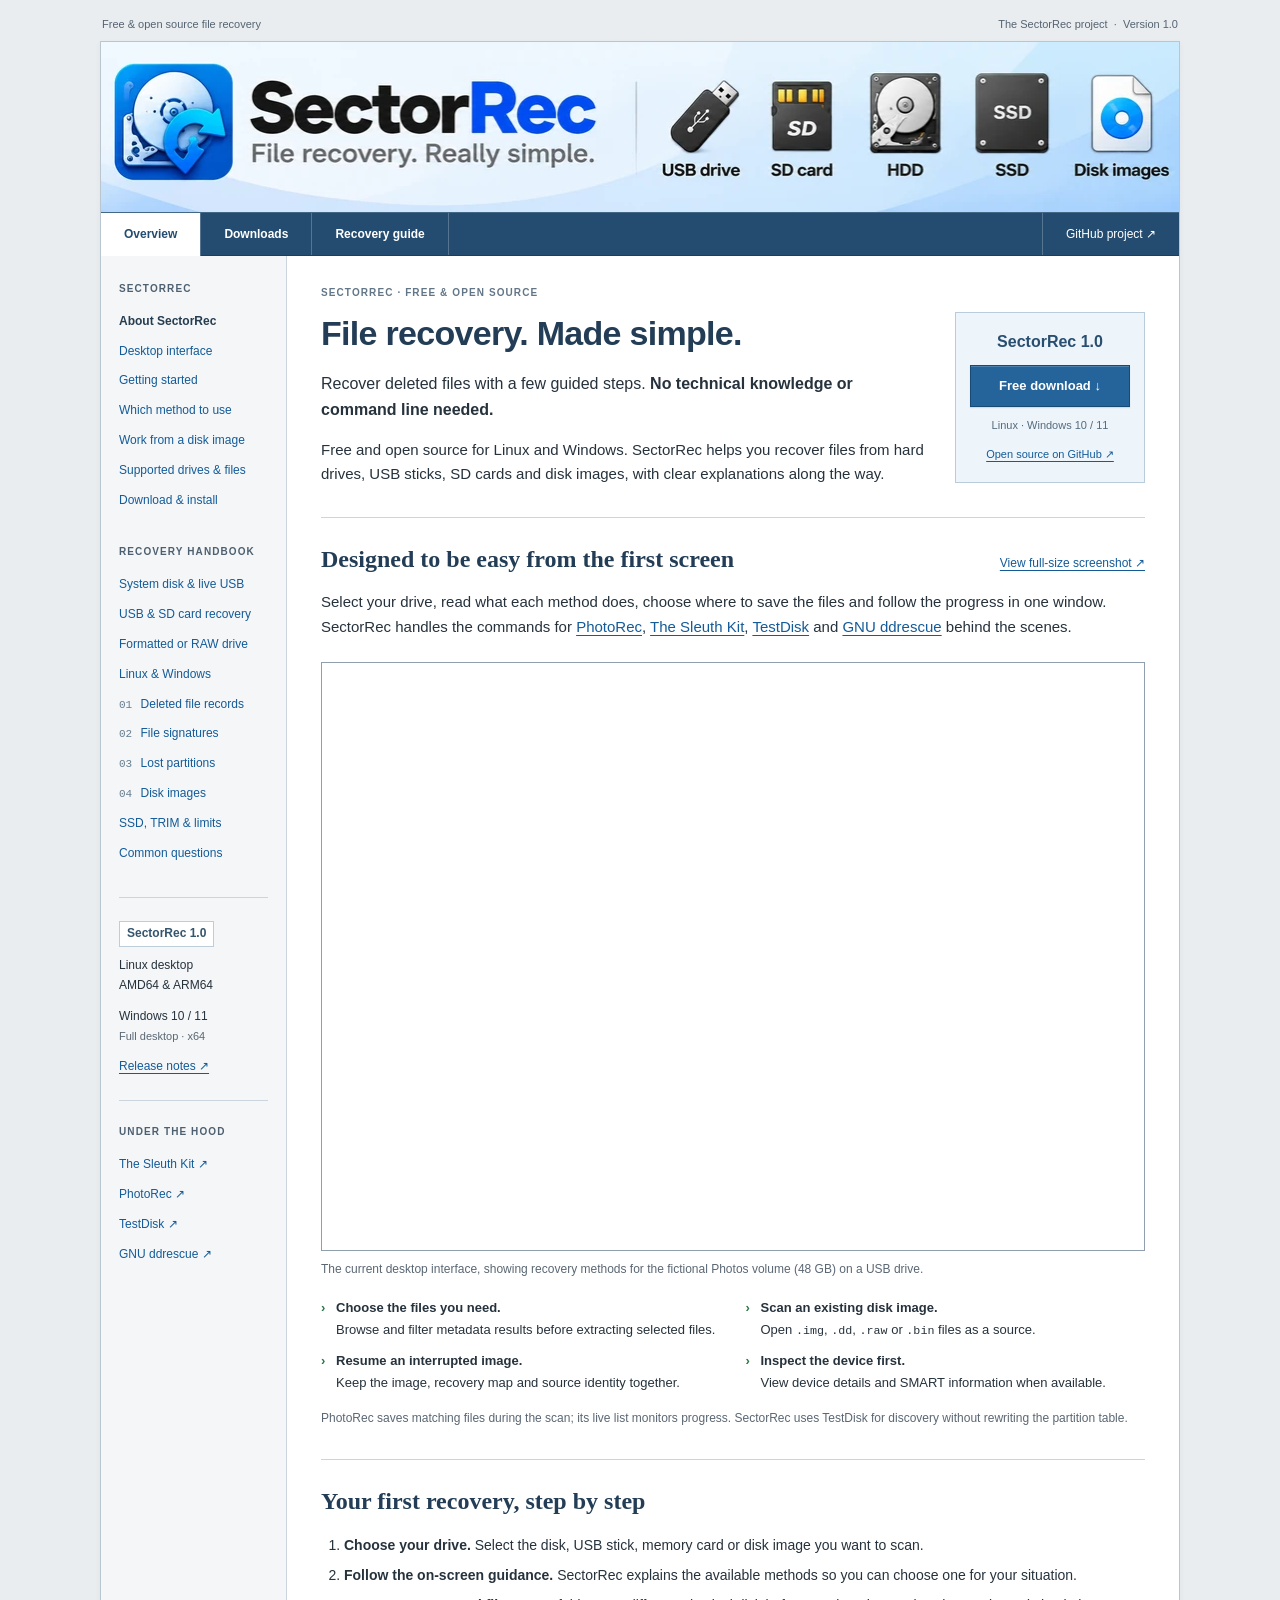
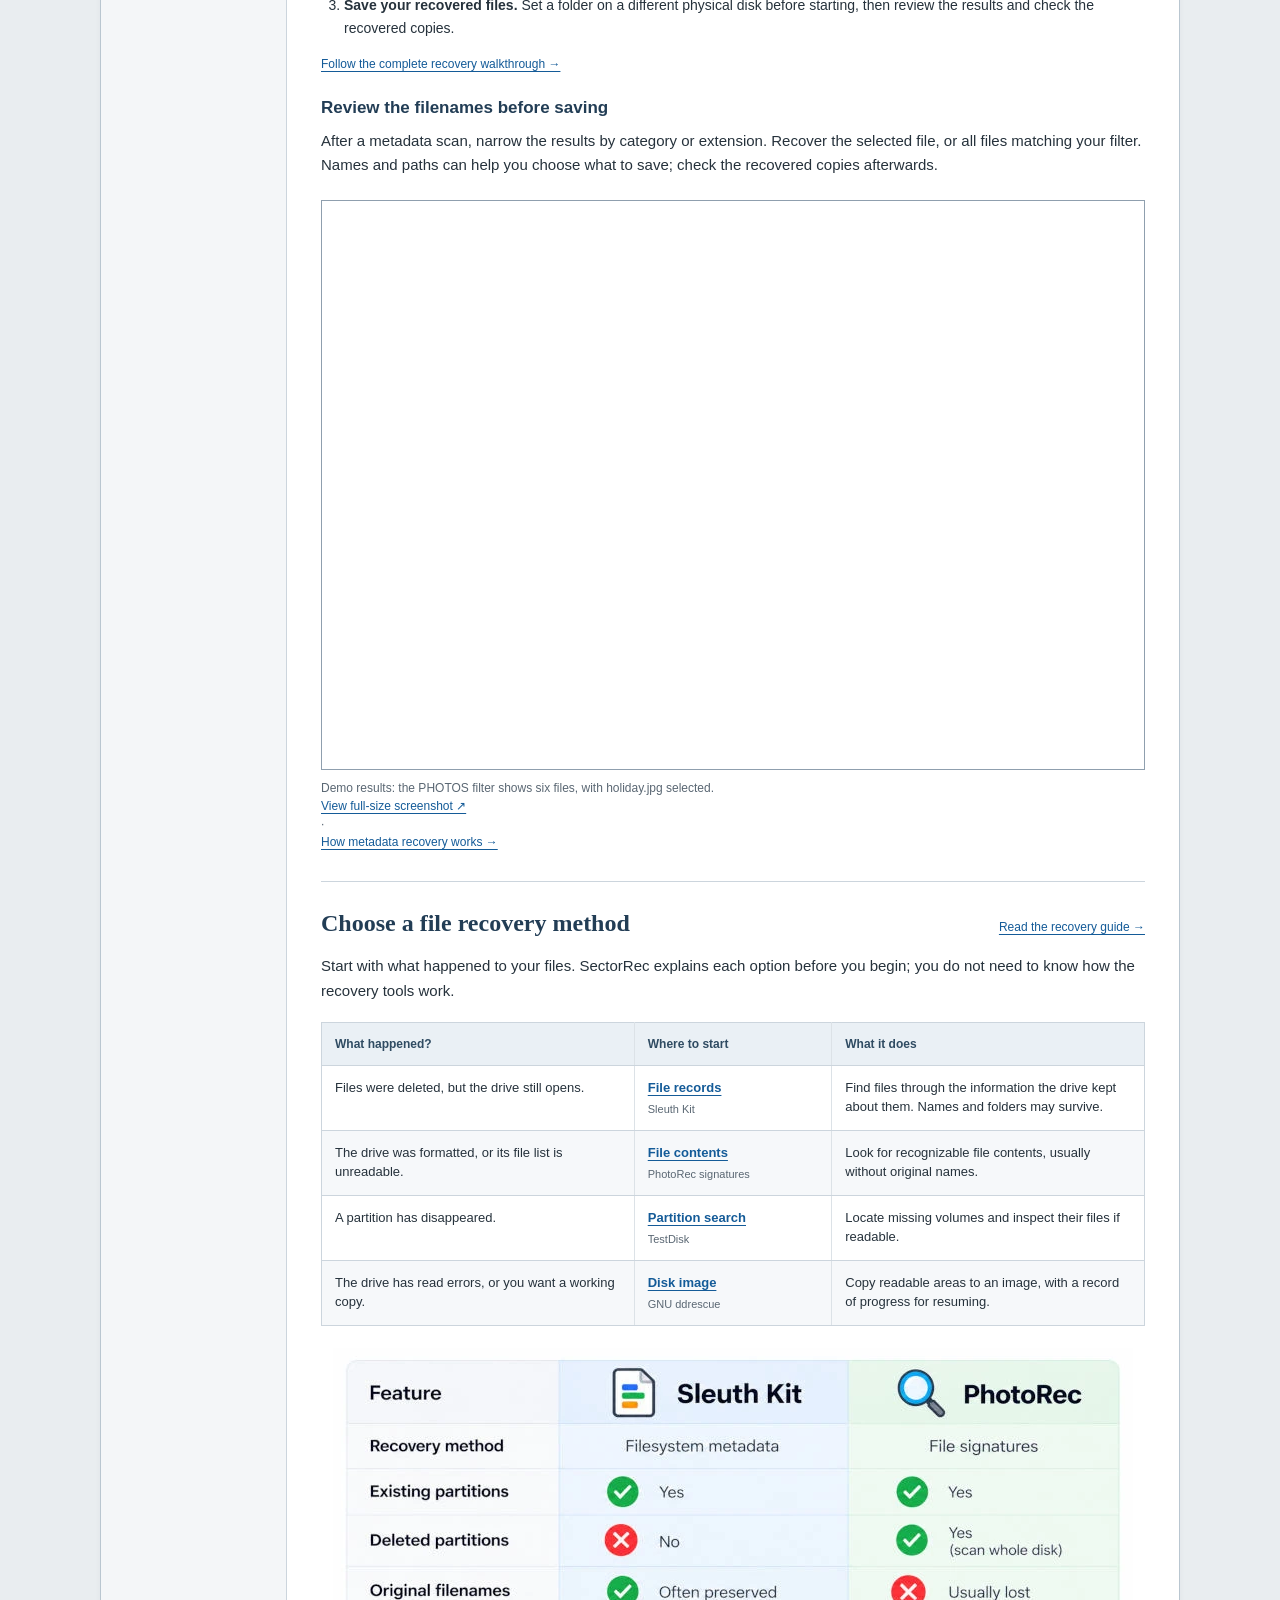
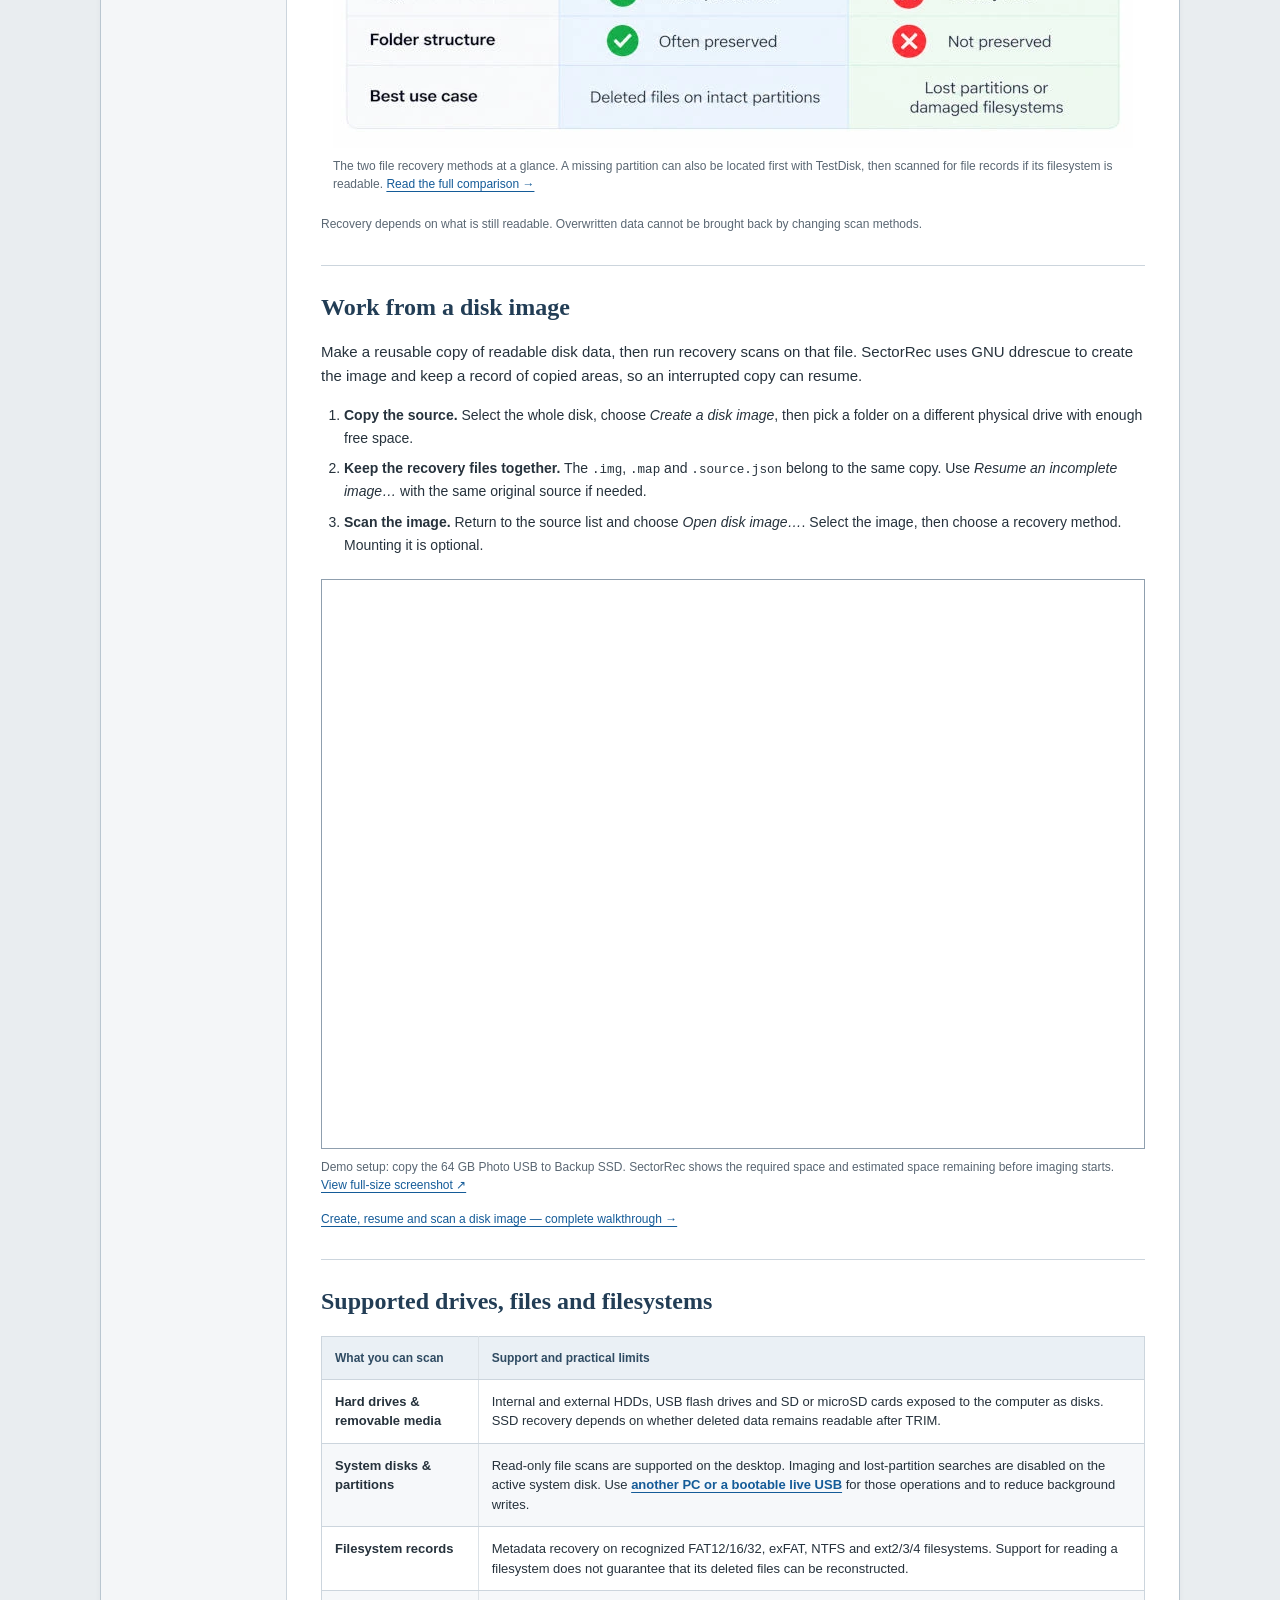
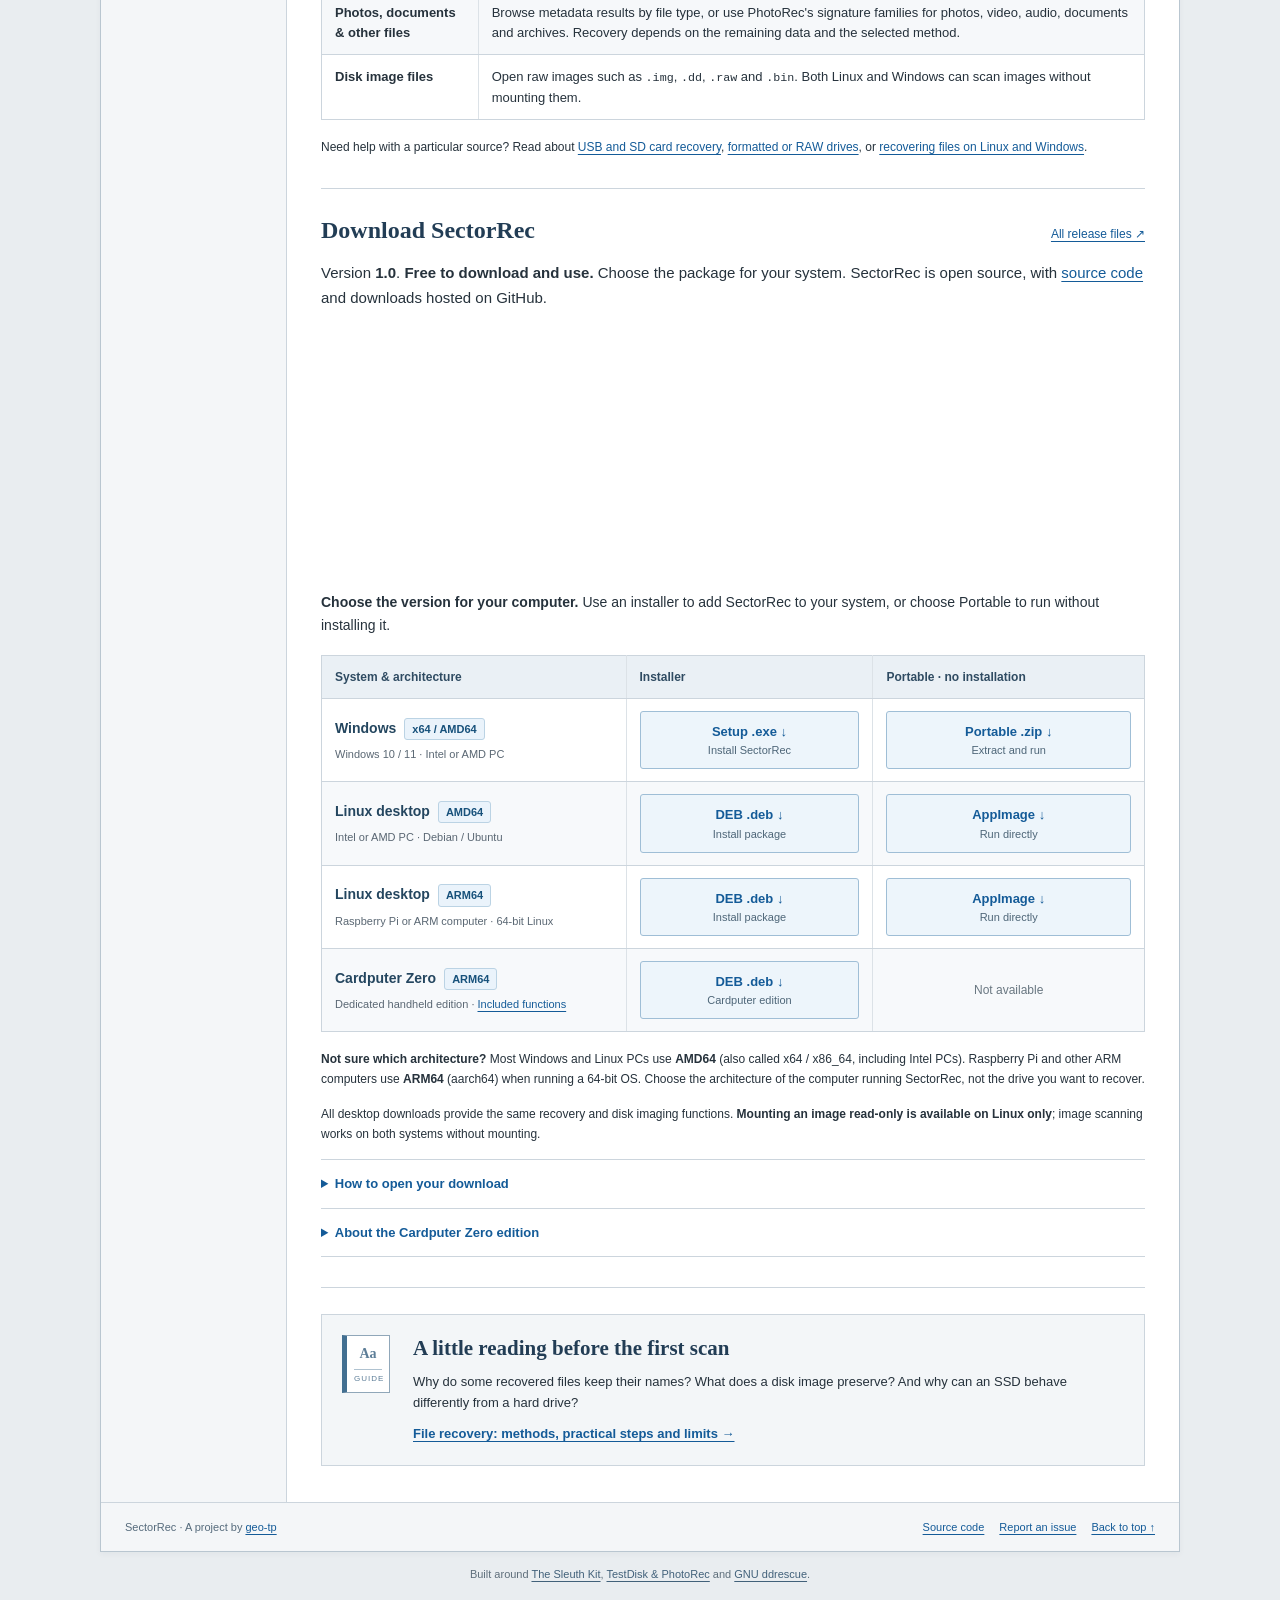
==== commit aea7debc: "update download links" ====
--- a/index.html
+++ b/index.html
@@ -230,22 +230,22 @@
               <tbody>
                 <tr>
                   <th scope="row" class="download-system"><strong>Windows</strong><span class="architecture-badge">x64 / AMD64</span><small>Windows 10 / 11 · Intel or AMD PC</small></th>
-                  <td class="download-install"><a class="download-link" href="https://github.com/geo-tp/SectorRec/releases/latest/download/SectorRec-1.0-Windows-x64-Setup.exe" aria-label="Download Windows x64 setup installer EXE"><strong>Setup .exe <span aria-hidden="true">↓</span></strong><small>Install SectorRec</small></a></td>
-                  <td class="download-portable"><a class="download-link" href="https://github.com/geo-tp/SectorRec/releases/latest/download/SectorRec.exe" aria-label="Download Windows x64 portable EXE"><strong>Portable .exe <span aria-hidden="true">↓</span></strong><small>Run directly</small></a></td>
+                  <td class="download-install"><a class="download-link" href="https://github.com/geo-tp/SectorRec/releases/download/v1.0/SectorRec-1.0-Windows-x64-Setup.exe" aria-label="Download Windows x64 setup installer EXE"><strong>Setup .exe <span aria-hidden="true">↓</span></strong><small>Install SectorRec</small></a></td>
+                  <td class="download-portable"><a class="download-link" href="https://github.com/geo-tp/SectorRec/releases/download/v1.0/SectorRec-1.0-Windows-x64-Portable.zip" aria-label="Download Windows x64 portable ZIP"><strong>Portable .zip <span aria-hidden="true">↓</span></strong><small>Extract and run</small></a></td>
                 </tr>
                 <tr>
                   <th scope="row" class="download-system"><strong>Linux desktop</strong><span class="architecture-badge">AMD64</span><small>Intel or AMD PC · Debian / Ubuntu</small></th>
-                  <td class="download-install"><a class="download-link" href="https://github.com/geo-tp/SectorRec/releases/latest/download/SectorRec-1.0-Linux-amd64.deb" aria-label="Download Linux AMD64 installer DEB"><strong>DEB .deb <span aria-hidden="true">↓</span></strong><small>Install package</small></a></td>
-                  <td class="download-portable" id="appimage-download"><a class="download-link" href="https://github.com/geo-tp/SectorRec/releases/latest/download/SectorRec_1.0_x86_64.AppImage" aria-label="Download Linux AMD64 portable AppImage"><strong>AppImage <span aria-hidden="true">↓</span></strong><small>Run directly</small></a></td>
+                  <td class="download-install"><a class="download-link" href="https://github.com/geo-tp/SectorRec/releases/download/v1.0/SectorRec-1.0-Linux-amd64.deb" aria-label="Download Linux AMD64 installer DEB"><strong>DEB .deb <span aria-hidden="true">↓</span></strong><small>Install package</small></a></td>
+                  <td class="download-portable" id="appimage-download"><a class="download-link" href="https://github.com/geo-tp/SectorRec/releases/download/v1.0/SectorRec-1.0-Linux-amd64.AppImage" aria-label="Download Linux AMD64 portable AppImage"><strong>AppImage <span aria-hidden="true">↓</span></strong><small>Run directly</small></a></td>
                 </tr>
                 <tr>
                   <th scope="row" class="download-system"><strong>Linux desktop</strong><span class="architecture-badge">ARM64</span><small>Raspberry Pi or ARM computer · 64-bit Linux</small></th>
-                  <td class="download-install"><a class="download-link" href="https://github.com/geo-tp/SectorRec/releases/latest/download/SectorRec-1.0-Linux-arm64.deb" aria-label="Download Linux ARM64 installer DEB"><strong>DEB .deb <span aria-hidden="true">↓</span></strong><small>Install package</small></a></td>
-                  <td class="download-portable"><a class="download-link" href="https://github.com/geo-tp/SectorRec/releases/latest/download/SectorRec_1.0_aarch64.AppImage" aria-label="Download Linux ARM64 portable AppImage"><strong>AppImage <span aria-hidden="true">↓</span></strong><small>Run directly</small></a></td>
+                  <td class="download-install"><a class="download-link" href="https://github.com/geo-tp/SectorRec/releases/download/v1.0/SectorRec-1.0-Linux-arm64.deb" aria-label="Download Linux ARM64 installer DEB"><strong>DEB .deb <span aria-hidden="true">↓</span></strong><small>Install package</small></a></td>
+                  <td class="download-portable"><a class="download-link" href="https://github.com/geo-tp/SectorRec/releases/download/v1.0/SectorRec-1.0-Linux-arm64.AppImage" aria-label="Download Linux ARM64 portable AppImage"><strong>AppImage <span aria-hidden="true">↓</span></strong><small>Run directly</small></a></td>
                 </tr>
                 <tr>
                   <th scope="row" class="download-system"><strong>Cardputer Zero</strong><span class="architecture-badge">ARM64</span><small>Dedicated handheld edition · <a href="#cardputer-edition">Included functions</a></small></th>
-                  <td class="download-install"><a class="download-link" href="https://github.com/geo-tp/SectorRec/releases/latest/download/SectorRec-1.0-Cardputer-Zero-arm64.deb" aria-label="Download Cardputer Zero ARM64 installer DEB"><strong>DEB .deb <span aria-hidden="true">↓</span></strong><small>Cardputer edition</small></a></td>
+                  <td class="download-install"><a class="download-link" href="https://github.com/geo-tp/SectorRec/releases/download/v1.0/SectorRec-1.0-Cardputer-Zero-arm64.deb" aria-label="Download Cardputer Zero ARM64 installer DEB"><strong>DEB .deb <span aria-hidden="true">↓</span></strong><small>Cardputer edition</small></a></td>
                   <td class="download-portable"><span class="download-unavailable">Not available</span></td>
                 </tr>
               </tbody>
@@ -255,7 +255,7 @@
           <p class="small">All desktop downloads provide the same recovery and disk imaging functions. <strong>Mounting an image read-only is available on Linux only</strong>; image scanning works on both systems without mounting.</p>
           <details>
             <summary>How to open your download</summary>
-            <p><strong>Windows Setup:</strong> open the file ending in <code>-Setup.exe</code>, follow the installer, then launch SectorRec from the Start menu. <strong>Windows Portable:</strong> open <code>SectorRec.exe</code> directly. Both versions request administrator permission when a physical-disk operation needs it.</p>
+            <p><strong>Windows Setup:</strong> open the file ending in <code>-Setup.exe</code>, follow the installer, then launch SectorRec from the Start menu. <strong>Windows Portable:</strong> download <code>SectorRec-1.0-Windows-x64-Portable.zip</code>, extract the archive, then run <code>SectorRec.exe</code> from the extracted folder. Both versions request administrator permission when a physical-disk operation needs it.</p>
             <p><strong>Linux DEB:</strong> open the <code>.deb</code> with your software installer. It installs SectorRec and its required recovery tools; downloading dependencies may need an internet connection.</p>
             <p><strong>Linux AppImage:</strong> in the file's properties, allow it to run as a program, then open it. It provides the full recovery workflow for physical drives and disk images.</p>
           </details>
